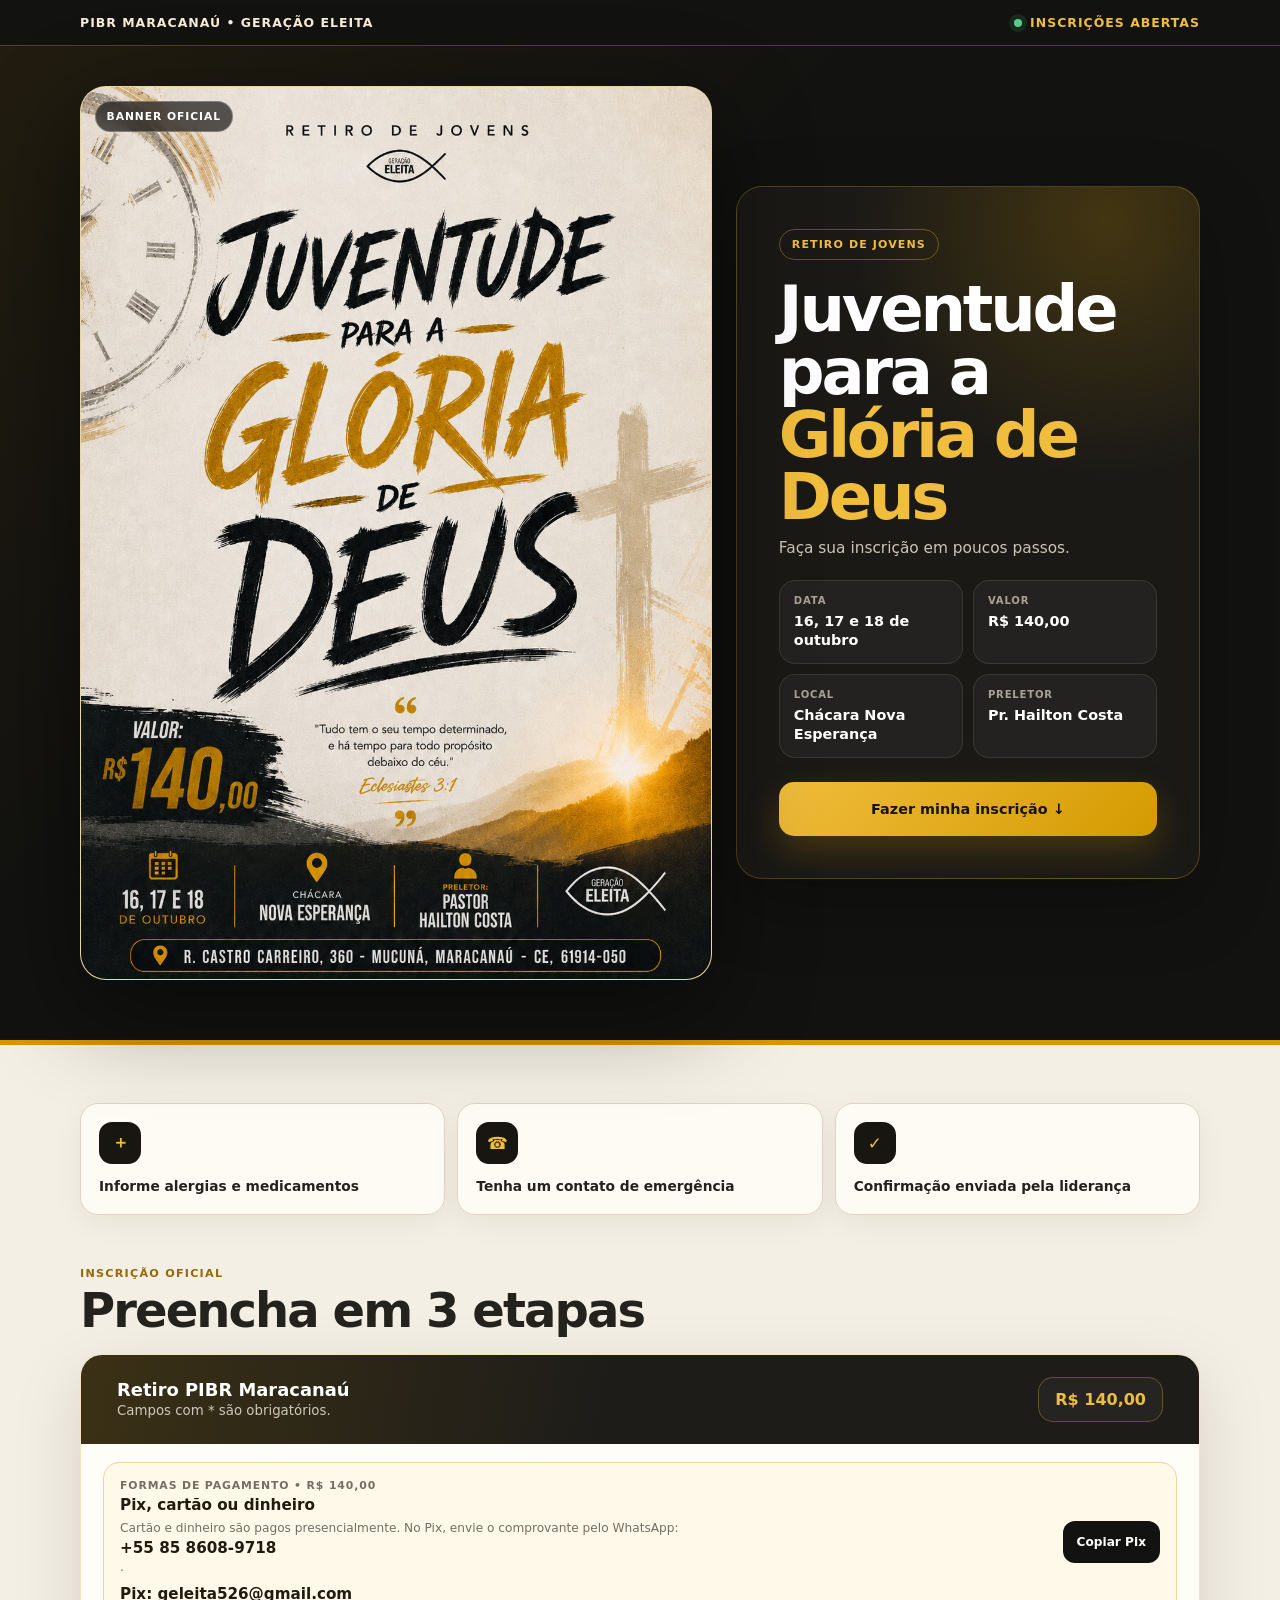
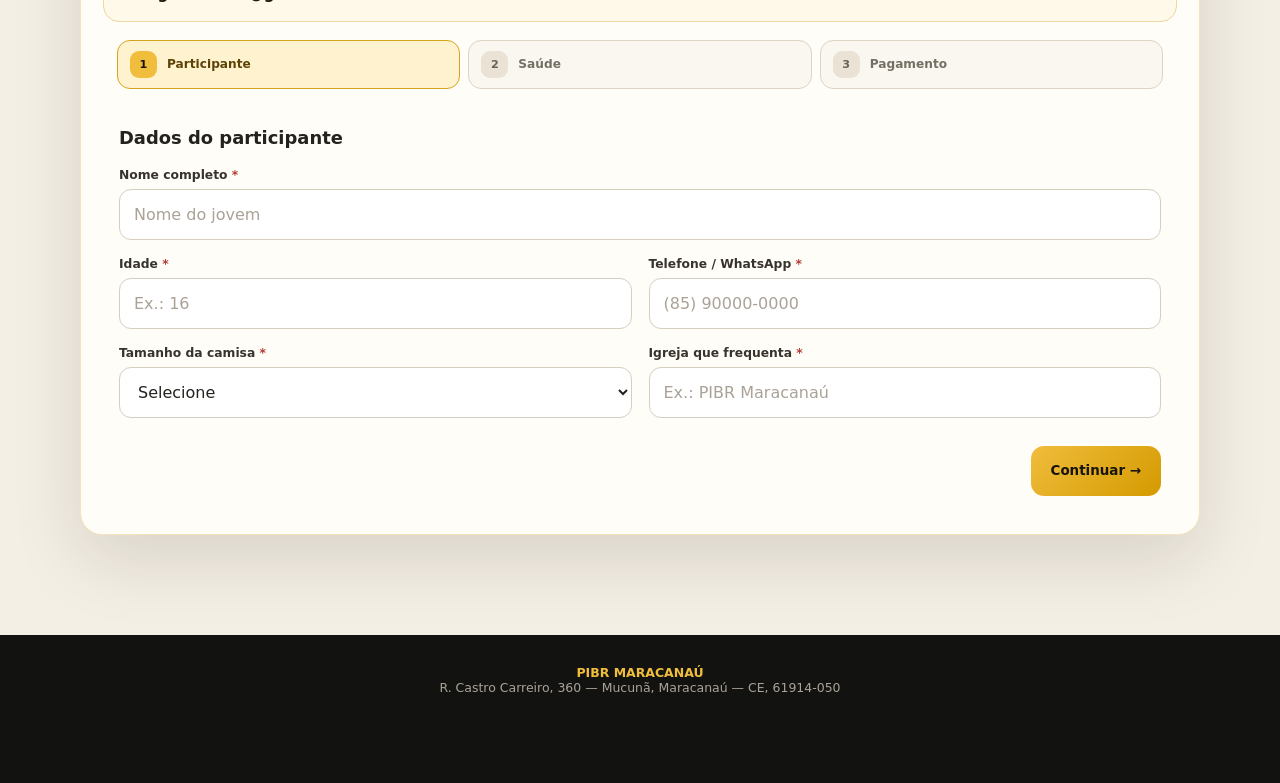
==== index.html @ c22dcdd0 "Update index.html" ====
<!DOCTYPE html>
<html lang="pt-BR">
<head>
  <meta charset="UTF-8">
  <meta name="viewport" content="width=device-width, initial-scale=1.0">
  <meta name="theme-color" content="#121210">
  <meta name="description" content="Inscrição oficial para o Retiro de Jovens da PIBR Maracanaú.">
  <title>Retiro de Jovens | PIBR Maracanaú</title>

  <style>
    :root {
      --preto: #121210;
      --preto-2: #1d1c19;
      --dourado: #d49a00;
      --dourado-claro: #f0bd3c;
      --creme: #f4efe4;
      --branco: #fffdf8;
      --texto: #24221d;
      --cinza: #746f65;
      --linha: #ddd4c3;
      --perigo: #b23b32;
      --sucesso: #27744d;
      --raio: 22px;
      --sombra: 0 24px 70px rgba(20, 18, 12, .13);
    }

    * { box-sizing: border-box; }
    html { scroll-behavior: smooth; }

    body {
      margin: 0;
      color: var(--texto);
      background:
        radial-gradient(circle at 10% 0, rgba(212, 154, 0, .16), transparent 24rem),
        var(--creme);
      font-family: Inter, ui-sans-serif, system-ui, -apple-system, BlinkMacSystemFont, "Segoe UI", sans-serif;
    }

    button, input, select, textarea { font: inherit; }
    button, a { -webkit-tap-highlight-color: transparent; }

    .container {
      width: min(1120px, calc(100% - 28px));
      margin-inline: auto;
    }

    .topo {
      min-height: 46px;
      display: flex;
      align-items: center;
      background: var(--preto);
      color: #f7edd8;
      border-bottom: 1px solid rgba(240, 189, 60, .28);
    }

    .topo .container {
      display: flex;
      justify-content: space-between;
      align-items: center;
      gap: 14px;
      font-size: .78rem;
      font-weight: 800;
      letter-spacing: .08em;
      text-transform: uppercase;
    }

    .status {
      display: inline-flex;
      align-items: center;
      gap: 8px;
      color: var(--dourado-claro);
    }

    .status::before {
      content: "";
      width: 8px;
      height: 8px;
      border-radius: 50%;
      background: #54ce86;
      box-shadow: 0 0 0 5px rgba(84, 206, 134, .12);
    }

    .hero {
      padding: 24px 0 44px;
      background:
        linear-gradient(135deg, rgba(212, 154, 0, .08), transparent 38%),
        var(--preto);
      border-bottom: 5px solid var(--dourado);
    }

    .hero-grid {
      display: grid;
      grid-template-columns: minmax(0, .98fr) minmax(330px, .72fr);
      gap: 24px;
      align-items: center;
    }

    .banner-frame {
      position: relative;
      max-width: 650px;
      margin-inline: auto;
      overflow: hidden;
      border: 1px solid rgba(240, 189, 60, .33);
      border-radius: 26px;
      background: #e9e0d0;
      box-shadow: 0 30px 100px rgba(0, 0, 0, .46);
    }

    .banner-frame::after {
      content: "Banner oficial";
      position: absolute;
      top: 14px;
      left: 14px;
      padding: 8px 11px;
      border: 1px solid rgba(255, 255, 255, .28);
      border-radius: 999px;
      color: #fff;
      background: rgba(13, 13, 12, .68);
      backdrop-filter: blur(9px);
      font-size: .67rem;
      font-weight: 900;
      letter-spacing: .09em;
      text-transform: uppercase;
    }

    .banner-frame img {
      width: 100%;
      height: auto;
      display: block;
    }

    .hero-card {
      padding: clamp(24px, 4vw, 42px);
      border: 1px solid rgba(240, 189, 60, .25);
      border-radius: 26px;
      color: #fff;
      background:
        radial-gradient(circle at 80% 5%, rgba(212, 154, 0, .22), transparent 16rem),
        #1a1916;
      box-shadow: 0 24px 70px rgba(0, 0, 0, .25);
    }

    .selo {
      display: inline-flex;
      padding: 8px 12px;
      border: 1px solid rgba(240, 189, 60, .35);
      border-radius: 999px;
      color: var(--dourado-claro);
      font-size: .69rem;
      font-weight: 900;
      letter-spacing: .1em;
      text-transform: uppercase;
    }

    .hero-card h1 {
      margin: 18px 0 10px;
      font-size: clamp(2.15rem, 5vw, 4.4rem);
      line-height: .98;
      letter-spacing: -.05em;
    }

    .hero-card h1 span { color: var(--dourado-claro); }

    .hero-card > p {
      margin: 0 0 23px;
      color: #ccc4b7;
      font-size: .96rem;
    }

    .resumo {
      display: grid;
      grid-template-columns: repeat(2, minmax(0, 1fr));
      gap: 10px;
      margin: 0 0 24px;
    }

    .resumo-item {
      min-height: 80px;
      padding: 14px;
      border: 1px solid rgba(255, 255, 255, .09);
      border-radius: 16px;
      background: rgba(255, 255, 255, .045);
    }

    .resumo-item small {
      display: block;
      margin-bottom: 5px;
      color: #a9a296;
      font-size: .63rem;
      font-weight: 900;
      letter-spacing: .08em;
      text-transform: uppercase;
    }

    .resumo-item strong {
      color: #fff;
      font-size: .9rem;
      line-height: 1.25;
    }

    .btn {
      min-height: 54px;
      width: 100%;
      display: inline-flex;
      justify-content: center;
      align-items: center;
      gap: 9px;
      border: 0;
      border-radius: 15px;
      padding: 0 20px;
      color: #17140e;
      background: linear-gradient(135deg, var(--dourado-claro), var(--dourado));
      box-shadow: 0 14px 35px rgba(212, 154, 0, .24);
      text-decoration: none;
      font-size: .9rem;
      font-weight: 900;
      cursor: pointer;
      transition: transform .2s ease, filter .2s ease;
    }

    .btn:hover { transform: translateY(-2px); filter: brightness(1.05); }

    main { padding: 58px 0 100px; }

    .atalhos {
      display: grid;
      grid-template-columns: repeat(3, minmax(0, 1fr));
      gap: 12px;
      margin-bottom: 52px;
    }

    .atalho {
      min-height: 112px;
      display: flex;
      flex-direction: column;
      justify-content: space-between;
      padding: 18px;
      border: 1px solid var(--linha);
      border-radius: 18px;
      background: rgba(255, 253, 248, .88);
      box-shadow: 0 8px 28px rgba(38, 31, 18, .06);
    }

    .atalho-icon {
      width: 42px;
      height: 42px;
      display: grid;
      place-items: center;
      border-radius: 13px;
      background: #171611;
      color: var(--dourado-claro);
      font-size: 1.05rem;
      font-weight: 900;
    }

    .atalho strong {
      margin-top: 13px;
      font-size: .86rem;
      line-height: 1.25;
    }

    .titulo-secao {
      margin-bottom: 20px;
    }

    .titulo-secao small {
      display: block;
      margin-bottom: 6px;
      color: #956a05;
      font-size: .7rem;
      font-weight: 900;
      letter-spacing: .11em;
      text-transform: uppercase;
    }

    .titulo-secao h2 {
      margin: 0;
      font-size: clamp(1.9rem, 4vw, 3rem);
      line-height: 1;
      letter-spacing: -.04em;
    }

    .form-card {
      overflow: hidden;
      border: 1px solid rgba(212, 154, 0, .25);
      border-radius: var(--raio);
      background: var(--branco);
      box-shadow: var(--sombra);
    }

    .form-head {
      display: flex;
      justify-content: space-between;
      align-items: center;
      gap: 20px;
      padding: 22px clamp(20px, 4vw, 36px);
      color: #fff;
      background:
        linear-gradient(100deg, rgba(212, 154, 0, .16), transparent 48%),
        var(--preto-2);
    }

    .form-head strong {
      display: block;
      font-size: 1.12rem;
    }

    .form-head small { color: #cfc7ba; }

    .pagamento-pix {
      margin: 18px 22px 0;
      padding: 16px;
      display: flex;
      align-items: center;
      justify-content: space-between;
      gap: 14px;
      border: 1px solid #ead7a1;
      border-radius: 16px;
      background: #fff9e9;
    }

    .pagamento-pix small {
      display: block;
      margin-bottom: 4px;
      color: var(--cinza);
      font-size: .68rem;
      font-weight: 900;
      letter-spacing: .08em;
      text-transform: uppercase;
    }

    .pagamento-pix strong {
      display: block;
      color: #211b0f;
      font-size: .95rem;
      overflow-wrap: anywhere;
    }

    .pagamento-pix p {
      margin: 6px 0 0;
      color: var(--cinza);
      font-size: .76rem;
      line-height: 1.45;
    }

    .pagamento-condicional {
      padding: 16px;
      border: 1px solid #ead7a1;
      border-radius: 14px;
      background: #fff9e9;
    }

    .pagamento-condicional .chave-pix-form {
      display: flex;
      flex-wrap: wrap;
      align-items: center;
      justify-content: space-between;
      gap: 10px;
      margin-bottom: 16px;
      padding-bottom: 14px;
      border-bottom: 1px solid #eadfbe;
    }

    .pagamento-condicional .chave-pix-form span {
      color: var(--cinza);
      font-size: .72rem;
      font-weight: 850;
    }

    .pagamento-condicional .chave-pix-form strong {
      display: block;
      margin-top: 3px;
      color: #211b0f;
      font-size: .92rem;
      overflow-wrap: anywhere;
    }

    .arquivo-ajuda {
      display: block;
      margin-top: 7px;
      color: var(--cinza);
      font-size: .7rem;
      line-height: 1.4;
    }

    .nota-pagamento {
      padding: 14px 15px;
      border: 1px solid #d8d0c2;
      border-radius: 13px;
      color: #4b463e;
      background: #f5f1e9;
      font-size: .77rem;
      font-weight: 750;
      line-height: 1.5;
    }

    input[type="file"] {
      padding: 10px;
      background: #fff;
    }

    input[type="file"]::file-selector-button {
      min-height: 36px;
      margin-right: 10px;
      padding: 0 12px;
      border: 0;
      border-radius: 9px;
      color: #fff;
      background: var(--preto);
      font-weight: 850;
      cursor: pointer;
    }

    .copiar-pix {
      flex: 0 0 auto;
      min-height: 42px;
      padding: 0 14px;
      border: 0;
      border-radius: 12px;
      color: #fff;
      background: var(--preto);
      font-size: .76rem;
      font-weight: 900;
      cursor: pointer;
    }

    .copiar-pix:active { transform: scale(.98); }

    .valor {
      flex: 0 0 auto;
      padding: 12px 16px;
      border: 1px solid rgba(240, 189, 60, .3);
      border-radius: 15px;
      color: var(--dourado-claro);
      background: rgba(255, 255, 255, .04);
      font-weight: 900;
    }

    .etapas {
      display: grid;
      grid-template-columns: repeat(3, 1fr);
      gap: 8px;
      padding: 18px clamp(18px, 4vw, 36px) 0;
    }

    .etapa-indicador {
      min-height: 48px;
      display: flex;
      align-items: center;
      gap: 10px;
      padding: 10px 12px;
      border: 1px solid var(--linha);
      border-radius: 13px;
      color: var(--cinza);
      background: #faf7f0;
      font-size: .76rem;
      font-weight: 800;
    }

    .etapa-indicador span {
      flex: 0 0 27px;
      width: 27px;
      height: 27px;
      display: grid;
      place-items: center;
      border-radius: 9px;
      background: #e9e2d5;
      color: #696258;
      font-size: .7rem;
    }

    .etapa-indicador.ativa {
      border-color: #d6a31f;
      color: #5d4207;
      background: #fff3cf;
    }

    .etapa-indicador.ativa span,
    .etapa-indicador.concluida span {
      color: #18140c;
      background: var(--dourado-claro);
    }

    form { padding: clamp(22px, 4vw, 38px); }

    .passo { display: none; }
    .passo.ativo { display: block; animation: aparecer .25s ease; }

    @keyframes aparecer {
      from { opacity: 0; transform: translateY(6px); }
      to { opacity: 1; transform: translateY(0); }
    }

    .passo-titulo {
      margin: 0 0 20px;
      font-size: 1.12rem;
    }

    .grid-form {
      display: grid;
      grid-template-columns: repeat(2, minmax(0, 1fr));
      gap: 17px;
    }

    .campo { min-width: 0; }
    .campo.largo { grid-column: 1 / -1; }

    label,
    .rotulo {
      display: block;
      margin-bottom: 7px;
      color: #37332c;
      font-size: .77rem;
      font-weight: 850;
    }

    .obrigatorio::after { content: " *"; color: var(--perigo); }

    input,
    select,
    textarea {
      width: 100%;
      min-height: 51px;
      padding: 13px 14px;
      border: 1px solid #d6cebf;
      border-radius: 12px;
      outline: none;
      color: var(--texto);
      background: #fff;
      transition: border-color .18s ease, box-shadow .18s ease;
    }

    textarea { min-height: 102px; resize: vertical; }

    input:focus,
    select:focus,
    textarea:focus {
      border-color: var(--dourado);
      box-shadow: 0 0 0 4px rgba(212, 154, 0, .13);
    }

    input::placeholder,
    textarea::placeholder { color: #aaa297; }

    .opcoes {
      display: flex;
      flex-wrap: wrap;
      gap: 9px;
    }

    .opcao { position: relative; }
    .opcao input { position: absolute; opacity: 0; pointer-events: none; }

    .opcao label {
      min-width: 92px;
      min-height: 44px;
      display: inline-flex;
      align-items: center;
      justify-content: center;
      margin: 0;
      padding: 0 15px;
      border: 1px solid #d6cebf;
      border-radius: 999px;
      background: #fff;
      cursor: pointer;
    }

    .opcao input:checked + label {
      border-color: #b98500;
      color: #5f4300;
      background: #fff0c2;
      box-shadow: 0 0 0 3px rgba(212, 154, 0, .11);
    }

    .condicional { display: none; }
    .condicional.visivel { display: block; }
    .check.condicional.visivel { display: grid; }

    .aviso-menor {
      display: none;
      grid-column: 1 / -1;
      padding: 13px 14px;
      border: 1px solid #e3c36d;
      border-radius: 12px;
      color: #684a09;
      background: #fff5d7;
      font-size: .76rem;
      font-weight: 800;
    }

    .aviso-menor.visivel { display: block; }

    .check {
      display: grid;
      grid-template-columns: 21px 1fr;
      gap: 10px;
      align-items: start;
      padding: 14px;
      border: 1px solid var(--linha);
      border-radius: 13px;
      background: #faf7f0;
    }

    .check input {
      width: 19px;
      min-height: 19px;
      margin: 2px 0 0;
      accent-color: var(--dourado);
    }

    .check label { margin: 0; font-weight: 650; line-height: 1.45; }

    .acoes {
      display: flex;
      justify-content: space-between;
      gap: 12px;
      margin-top: 28px;
    }

    .botao {
      min-height: 50px;
      display: inline-flex;
      justify-content: center;
      align-items: center;
      gap: 8px;
      padding: 0 20px;
      border: 0;
      border-radius: 13px;
      font-size: .84rem;
      font-weight: 900;
      cursor: pointer;
    }

    .botao-voltar {
      color: #3c3730;
      background: #eee8dc;
    }

    .botao-avancar,
    .botao-enviar {
      margin-left: auto;
      color: #17140e;
      background: linear-gradient(135deg, var(--dourado-claro), var(--dourado));
    }

    .botao[hidden] { display: none; }

    .rodape {
      padding: 30px 14px 88px;
      text-align: center;
      color: #aaa296;
      background: var(--preto);
      font-size: .78rem;
    }

    .rodape strong { color: var(--dourado-claro); }

    .cta-mobile {
      display: none;
      position: fixed;
      right: 14px;
      bottom: 14px;
      left: 14px;
      z-index: 30;
      min-height: 54px;
      justify-content: center;
      align-items: center;
      border-radius: 16px;
      color: #17140e;
      background: linear-gradient(135deg, var(--dourado-claro), var(--dourado));
      box-shadow: 0 18px 45px rgba(0, 0, 0, .33);
      text-decoration: none;
      font-size: .86rem;
      font-weight: 900;
    }

    .mensagem-status {
      display: none;
      margin-top: 18px;
      padding: 14px;
      border-radius: 12px;
      font-size: .82rem;
      font-weight: 800;
    }

    .mensagem-status.erro {
      display: block;
      border: 1px solid #e3aca8;
      color: #7e2b25;
      background: #fff0ef;
    }

    @media (max-width: 900px) {
      .hero-grid { grid-template-columns: 1fr; }
      .hero-card { max-width: 650px; width: 100%; margin-inline: auto; }
      .atalhos { grid-template-columns: repeat(2, 1fr); }
    }

    @media (max-width: 650px) {
      .topo .container { font-size: .68rem; }
      .topo .container span:first-child { max-width: 58%; }
      .hero { padding-top: 14px; }
      .hero-grid { gap: 15px; }
      .banner-frame, .hero-card { border-radius: 19px; }
      .hero-card { padding: 22px 18px; }
      .hero-card h1 { font-size: 2.35rem; }
      .hero-card > p { font-size: .86rem; }
      .resumo-item { min-height: 74px; padding: 12px; }
      main { padding: 40px 0 86px; }
      .atalhos { gap: 9px; margin-bottom: 40px; }
      .atalho { min-height: 100px; padding: 14px; }
      .etapas { gap: 6px; padding-inline: 14px; }
      .etapa-indicador { justify-content: center; padding: 9px; }
      .etapa-indicador b { display: none; }
      .grid-form { grid-template-columns: 1fr; }
      .campo.largo { grid-column: auto; }
      form { padding: 21px 16px 24px; }
      .form-head { padding: 18px 16px; }
      .form-head small { display: none; }
      .valor { padding: 10px 12px; font-size: .83rem; }
      .pagamento-pix { margin: 14px 14px 0; align-items: flex-start; }
      .copiar-pix { min-height: 40px; }
      .acoes { position: sticky; bottom: 74px; z-index: 5; padding-top: 10px; background: linear-gradient(transparent, var(--branco) 28%); }
      .cta-mobile { display: flex; }
      .rodape { padding-bottom: 95px; }
    }

    @media (max-width: 390px) {
      .resumo { grid-template-columns: 1fr; }
      .atalhos { grid-template-columns: 1fr; }
      .atalho { min-height: 82px; flex-direction: row; justify-content: flex-start; align-items: center; gap: 13px; }
      .atalho strong { margin-top: 0; }
    }
  </style>
</head>
<body>
  <header class="topo">
    <div class="container">
      <span>PIBR Maracanaú • Geração Eleita</span>
      <span class="status">Inscrições abertas</span>
    </div>
  </header>

  <section class="hero">
    <div class="container hero-grid">
      <figure class="banner-frame">
        <img src="banner-retiro.jpg" alt="Banner oficial do Retiro de Jovens: Juventude para a Glória de Deus" loading="eager" fetchpriority="high">
      </figure>

      <div class="hero-card">
        <span class="selo">Retiro de jovens</span>
        <h1>Juventude para a <span>Glória de Deus</span></h1>
        <p>Faça sua inscrição em poucos passos.</p>

        <div class="resumo" aria-label="Resumo do evento">
          <div class="resumo-item"><small>Data</small><strong>16, 17 e 18 de outubro</strong></div>
          <div class="resumo-item"><small>Valor</small><strong>R$ 140,00</strong></div>
          <div class="resumo-item"><small>Local</small><strong>Chácara Nova Esperança</strong></div>
          <div class="resumo-item"><small>Preletor</small><strong>Pr. Hailton Costa</strong></div>
        </div>

        <a class="btn" href="#inscricao">Fazer minha inscrição ↓</a>
      </div>
    </div>
  </section>

  <main>
    <div class="container">
      <section class="atalhos" aria-label="Informações importantes">
        <article class="atalho"><span class="atalho-icon">＋</span><strong>Informe alergias e medicamentos</strong></article>
        <article class="atalho"><span class="atalho-icon">☎</span><strong>Tenha um contato de emergência</strong></article>
        <article class="atalho"><span class="atalho-icon">✓</span><strong>Confirmação enviada pela liderança</strong></article>
      </section>

      <section id="inscricao">
        <header class="titulo-secao">
          <small>Inscrição oficial</small>
          <h2>Preencha em 3 etapas</h2>
        </header>

        <div class="form-card">
          <div class="form-head">
            <div>
              <strong>Retiro PIBR Maracanaú</strong>
              <small>Campos com * são obrigatórios.</small>
            </div>
            <div class="valor">R$ 140,00</div>
          </div>

          <div class="pagamento-pix" aria-label="Formas de pagamento">
            <div>
              <small>Formas de pagamento • R$ 140,00</small>
              <strong>Pix, cartão ou dinheiro</strong>
              <p>Cartão e dinheiro são pagos presencialmente. No Pix, envie o comprovante pelo WhatsApp: <strong>+55 85 8608-9718</strong>.</p>
              <p><strong id="chave-pix">Pix: geleita526@gmail.com</strong></p>
            </div>
            <button class="copiar-pix" id="copiar-pix" type="button">Copiar Pix</button>
          </div>

          <div class="etapas" aria-label="Progresso da inscrição">
            <div class="etapa-indicador ativa" data-indicador="0"><span>1</span><b>Participante</b></div>
            <div class="etapa-indicador" data-indicador="1"><span>2</span><b>Saúde</b></div>
            <div class="etapa-indicador" data-indicador="2"><span>3</span><b>Pagamento</b></div>
          </div>

          <!-- Troque SEU_CODIGO pelo código do seu formulário no Formspree. -->
          <form id="formulario-retiro" action="https://formspree.io/f/xnpanzwb" method="POST">
            <input type="hidden" name="evento" value="Retiro de Jovens - PIBR Maracanaú">
            <input type="hidden" name="chave_pix" value="geleita526@gmail.com">
            <input type="hidden" name="valor_inscricao" value="R$ 140,00">
            <input type="hidden" name="envio_comprovante" value="WhatsApp: +55 85 8608-9718">

            <section class="passo ativo" data-passo="0">
              <h3 class="passo-titulo">Dados do participante</h3>
              <div class="grid-form">
                <div class="campo largo">
                  <label class="obrigatorio" for="nome">Nome completo</label>
                  <input id="nome" name="nome_completo" type="text" autocomplete="name" placeholder="Nome do jovem" required>
                </div>

                <div class="campo">
                  <label class="obrigatorio" for="idade">Idade</label>
                  <input id="idade" name="idade" type="number" min="10" max="99" inputmode="numeric" placeholder="Ex.: 16" required>
                </div>

                <div class="campo">
                  <label class="obrigatorio" for="telefone">Telefone / WhatsApp</label>
                  <input id="telefone" name="telefone_participante" type="tel" autocomplete="tel" inputmode="tel" placeholder="(85) 90000-0000" required>
                </div>

                <div class="campo">
                  <label class="obrigatorio" for="camisa">Tamanho da camisa</label>
                  <select id="camisa" name="tamanho_camisa" required>
                    <option value="">Selecione</option>
                    <option>PP</option><option>P</option><option>M</option><option>G</option><option>GG</option><option>EXG</option>
                  </select>
                </div>

                <div class="campo">
                  <label class="obrigatorio" for="igreja">Igreja que frequenta</label>
                  <input id="igreja" name="igreja" type="text" placeholder="Ex.: PIBR Maracanaú" required>
                </div>

                <div id="aviso-menor" class="aviso-menor">Participante menor de 18 anos: o pai, a mãe ou o responsável legal deverá preencher os dados e confirmar a autorização na etapa 3.</div>
              </div>
            </section>

            <section class="passo" data-passo="1">
              <h3 class="passo-titulo">Saúde e cuidados</h3>
              <div class="grid-form">
                <div class="campo largo">
                  <span class="rotulo obrigatorio">Possui alergia ou restrição alimentar?</span>
                  <div class="opcoes">
                    <div class="opcao"><input id="alergia-nao" type="radio" name="possui_alergia" value="Não" required><label for="alergia-nao">Não</label></div>
                    <div class="opcao"><input id="alergia-sim" type="radio" name="possui_alergia" value="Sim"><label for="alergia-sim">Sim</label></div>
                  </div>
                </div>

                <div id="detalhes-alergia" class="campo largo condicional">
                  <label class="obrigatorio" for="alergias">Qual alergia ou restrição?</label>
                  <textarea id="alergias" name="alergias_restricoes" placeholder="Informe o alimento, reação e cuidados necessários."></textarea>
                </div>

                <div class="campo largo">
                  <span class="rotulo obrigatorio">Usa medicamento contínuo?</span>
                  <div class="opcoes">
                    <div class="opcao"><input id="medicamento-nao" type="radio" name="usa_medicamento" value="Não" required><label for="medicamento-nao">Não</label></div>
                    <div class="opcao"><input id="medicamento-sim" type="radio" name="usa_medicamento" value="Sim"><label for="medicamento-sim">Sim</label></div>
                  </div>
                </div>

                <div id="detalhes-medicamento" class="campo largo condicional">
                  <label class="obrigatorio" for="medicamentos">Medicamento e orientações</label>
                  <textarea id="medicamentos" name="medicamentos_orientacoes" placeholder="Nome, horário e cuidados necessários."></textarea>
                </div>

                <div class="campo largo">
                  <label for="observacoes">Outra condição de saúde importante</label>
                  <textarea id="observacoes" name="condicoes_saude" placeholder="Deixe em branco quando não houver."></textarea>
                </div>
              </div>
            </section>

            <section class="passo" data-passo="2">
              <h3 class="passo-titulo">Responsável, pagamento e confirmação</h3>
              <div class="grid-form">
                <div class="campo largo">
                  <label id="label-responsavel" for="responsavel">Nome do pai, mãe ou responsável</label>
                  <input id="responsavel" name="nome_responsavel" type="text" autocomplete="name" placeholder="Nome completo">
                </div>

                <div class="campo">
                  <label id="label-parentesco" for="parentesco">Parentesco</label>
                  <select id="parentesco" name="parentesco">
                    <option value="">Selecione</option>
                    <option>Pai</option><option>Mãe</option><option>Avô/Avó</option><option>Tio/Tia</option><option>Irmão/Irmã</option><option>Outro responsável</option>
                  </select>
                </div>

                <div class="campo">
                  <label id="label-telefone-responsavel" for="telefone-responsavel">Telefone do responsável</label>
                  <input id="telefone-responsavel" name="telefone_responsavel" type="tel" autocomplete="tel" inputmode="tel" placeholder="(85) 90000-0000">
                </div>

                <div class="campo largo">
                  <label class="obrigatorio" for="emergencia">Contato de emergência</label>
                  <input id="emergencia" name="contato_emergencia" type="tel" inputmode="tel" placeholder="(85) 90000-0000" required>
                </div>

                <div class="campo largo">
                  <span class="rotulo obrigatorio">Forma de pagamento</span>
                  <div class="opcoes" role="radiogroup" aria-label="Forma de pagamento">
                    <div class="opcao"><input id="pagamento-pix" type="radio" name="forma_pagamento" value="Pix" required><label for="pagamento-pix">Pix</label></div>
                    <div class="opcao"><input id="pagamento-cartao" type="radio" name="forma_pagamento" value="Cartão presencial"><label for="pagamento-cartao">Cartão</label></div>
                    <div class="opcao"><input id="pagamento-dinheiro" type="radio" name="forma_pagamento" value="Dinheiro presencial"><label for="pagamento-dinheiro">Dinheiro</label></div>
                  </div>
                </div>

                <div id="dados-pix" class="campo largo condicional pagamento-condicional">
                  <div class="chave-pix-form">
                    <div>
                      <span>Chave Pix</span>
                      <strong>geleita526@gmail.com</strong>
                    </div>
                    <span>Valor: <strong>R$ 140,00</strong></span>
                  </div>
                  <span class="rotulo">Comprovante do Pix</span>
                  <a class="btn" href="https://wa.me/558586089718?text=Ol%C3%A1%2C%20estou%20enviando%20o%20comprovante%20do%20Pix%20da%20inscri%C3%A7%C3%A3o%20do%20Retiro%20de%20Jovens%20da%20PIBR%20Maracana%C3%BA." target="_blank" rel="noopener noreferrer">Enviar comprovante pelo WhatsApp</a>
                  <small class="arquivo-ajuda">Depois de fazer o Pix, envie a imagem do comprovante para <strong>+55 85 8608-9718</strong>. O comprovante não será anexado neste formulário.</small>
                </div>

                <div id="aviso-pagamento-presencial" class="campo largo condicional nota-pagamento">
                  O pagamento de <strong>R$ 140,00</strong> será realizado presencialmente com cartão ou dinheiro.
                </div>

                <div id="autorizacao-menor-bloco" class="campo largo check condicional">
                  <input id="autorizacao-menor" name="autorizacao_menor" type="checkbox" value="Autorizado pelo responsável legal">
                  <label class="obrigatorio" for="autorizacao-menor"><strong>Autorização para menor de idade:</strong> Eu, na condição de pai, mãe ou responsável legal, autorizo o(a) menor inscrito(a) a participar do Retiro de Jovens da PIBR Maracanaú, nos dias 16, 17 e 18 de outubro.</label>
                </div>

                <div class="campo largo check">
                  <input id="consentimento" name="consentimento" type="checkbox" value="Concordo" required>
                  <label class="obrigatorio" for="consentimento">Confirmo que os dados estão corretos e autorizo a liderança da PIBR Maracanaú a entrar em contato sobre esta inscrição.</label>
                </div>
              </div>
            </section>

            <div class="acoes">
              <button id="voltar" class="botao botao-voltar" type="button" hidden>← Voltar</button>
              <button id="avancar" class="botao botao-avancar" type="button">Continuar →</button>
              <button id="enviar" class="botao botao-enviar" type="submit" hidden>Enviar inscrição ✓</button>
            </div>

            <div id="mensagem-status" class="mensagem-status" role="alert"></div>
          </form>
        </div>
      </section>
    </div>
  </main>

  <footer class="rodape">
    <strong>PIBR MARACANAÚ</strong><br>
    R. Castro Carreiro, 360 — Mucunã, Maracanaú — CE, 61914-050
  </footer>

  <a class="cta-mobile" href="#inscricao">Fazer inscrição</a>

  <script>
    const botaoCopiarPix = document.getElementById('copiar-pix');
    const chavePix = 'geleita526@gmail.com';

    botaoCopiarPix.addEventListener('click', async () => {
      try {
        await navigator.clipboard.writeText(chavePix);
        botaoCopiarPix.textContent = 'Pix copiado ✓';
      } catch (erro) {
        const campoTemporario = document.createElement('textarea');
        campoTemporario.value = chavePix;
        document.body.appendChild(campoTemporario);
        campoTemporario.select();
        document.execCommand('copy');
        campoTemporario.remove();
        botaoCopiarPix.textContent = 'Pix copiado ✓';
      }
      setTimeout(() => botaoCopiarPix.textContent = 'Copiar Pix', 2200);
    });

    const formulario = document.getElementById('formulario-retiro');
    const passos = [...document.querySelectorAll('.passo')];
    const indicadores = [...document.querySelectorAll('.etapa-indicador')];
    const botaoVoltar = document.getElementById('voltar');
    const botaoAvancar = document.getElementById('avancar');
    const botaoEnviar = document.getElementById('enviar');
    const mensagemStatus = document.getElementById('mensagem-status');
    let passoAtual = 0;

    function mostrarPasso(indice) {
      passoAtual = indice;
      passos.forEach((passo, i) => passo.classList.toggle('ativo', i === indice));
      indicadores.forEach((item, i) => {
        item.classList.toggle('ativa', i === indice);
        item.classList.toggle('concluida', i < indice);
      });
      botaoVoltar.hidden = indice === 0;
      botaoAvancar.hidden = indice === passos.length - 1;
      botaoEnviar.hidden = indice !== passos.length - 1;
      mensagemStatus.className = 'mensagem-status';
      mensagemStatus.textContent = '';
      document.querySelector('.form-card').scrollIntoView({ behavior: 'smooth', block: 'start' });
    }

    function validarPassoAtual() {
      const campos = [...passos[passoAtual].querySelectorAll('input, select, textarea')]
        .filter(campo => !campo.disabled && campo.offsetParent !== null);

      for (const campo of campos) {
        if (!campo.checkValidity()) {
          campo.reportValidity();
          campo.focus();
          return false;
        }
      }
      return true;
    }

    botaoAvancar.addEventListener('click', () => {
      if (validarPassoAtual()) mostrarPasso(Math.min(passoAtual + 1, passos.length - 1));
    });

    botaoVoltar.addEventListener('click', () => mostrarPasso(Math.max(passoAtual - 1, 0)));

    const idade = document.getElementById('idade');
    const avisoMenor = document.getElementById('aviso-menor');
    const responsavel = document.getElementById('responsavel');
    const parentesco = document.getElementById('parentesco');
    const telefoneResponsavel = document.getElementById('telefone-responsavel');
    const autorizacaoMenorBloco = document.getElementById('autorizacao-menor-bloco');
    const autorizacaoMenor = document.getElementById('autorizacao-menor');
    const rotulosResponsavel = [
      document.getElementById('label-responsavel'),
      document.getElementById('label-parentesco'),
      document.getElementById('label-telefone-responsavel')
    ];

    function atualizarResponsavel() {
      const menor = Number(idade.value) > 0 && Number(idade.value) < 18;
      avisoMenor.classList.toggle('visivel', menor);
      autorizacaoMenorBloco.classList.toggle('visivel', menor);
      autorizacaoMenor.required = menor;
      if (!menor) autorizacaoMenor.checked = false;
      [responsavel, parentesco, telefoneResponsavel].forEach(campo => campo.required = menor);
      rotulosResponsavel.forEach(rotulo => rotulo.classList.toggle('obrigatorio', menor));
    }

    idade.addEventListener('input', atualizarResponsavel);

    function controlarCondicional(nome, valorSim, blocoId, campoId) {
      const radios = [...document.querySelectorAll(`input[name="${nome}"]`)];
      const bloco = document.getElementById(blocoId);
      const campo = document.getElementById(campoId);

      radios.forEach(radio => radio.addEventListener('change', () => {
        const ativo = radio.checked && radio.value === valorSim;
        if (radio.checked) {
          bloco.classList.toggle('visivel', ativo);
          campo.required = ativo;
          if (!ativo) campo.value = '';
        }
      }));
    }

    controlarCondicional('possui_alergia', 'Sim', 'detalhes-alergia', 'alergias');
    controlarCondicional('usa_medicamento', 'Sim', 'detalhes-medicamento', 'medicamentos');

    const formasPagamento = [...document.querySelectorAll('input[name="forma_pagamento"]')];
    const dadosPix = document.getElementById('dados-pix');
    const avisoPagamentoPresencial = document.getElementById('aviso-pagamento-presencial');

    function atualizarPagamento() {
      const selecionado = document.querySelector('input[name="forma_pagamento"]:checked')?.value || '';
      const pagamentoPix = selecionado === 'Pix';
      const pagamentoPresencial = selecionado === 'Cartão presencial' || selecionado === 'Dinheiro presencial';

      dadosPix.classList.toggle('visivel', pagamentoPix);
      avisoPagamentoPresencial.classList.toggle('visivel', pagamentoPresencial);
    }

    formasPagamento.forEach(opcao => opcao.addEventListener('change', atualizarPagamento));

    function aplicarMascaraTelefone(campo) {
      campo.addEventListener('input', () => {
        let valor = campo.value.replace(/\D/g, '').slice(0, 11);
        if (valor.length > 10) {
          valor = valor.replace(/^(\d{2})(\d{5})(\d{0,4})$/, '($1) $2-$3');
        } else if (valor.length > 6) {
          valor = valor.replace(/^(\d{2})(\d{4})(\d{0,4})$/, '($1) $2-$3');
        } else if (valor.length > 2) {
          valor = valor.replace(/^(\d{2})(\d+)/, '($1) $2');
        } else if (valor.length) {
          valor = valor.replace(/^(\d{0,2})/, '($1');
        }
        campo.value = valor;
      });
    }

    ['telefone', 'telefone-responsavel', 'emergencia'].forEach(id => aplicarMascaraTelefone(document.getElementById(id)));

    formulario.addEventListener('submit', (evento) => {
      atualizarResponsavel();
      atualizarPagamento();
      if (!validarPassoAtual() || !formulario.checkValidity()) {
        evento.preventDefault();
        mensagemStatus.className = 'mensagem-status erro';
        mensagemStatus.textContent = 'Confira os campos obrigatórios antes de enviar.';
        formulario.reportValidity();
      }
    });
  </script>
</body>
</html>
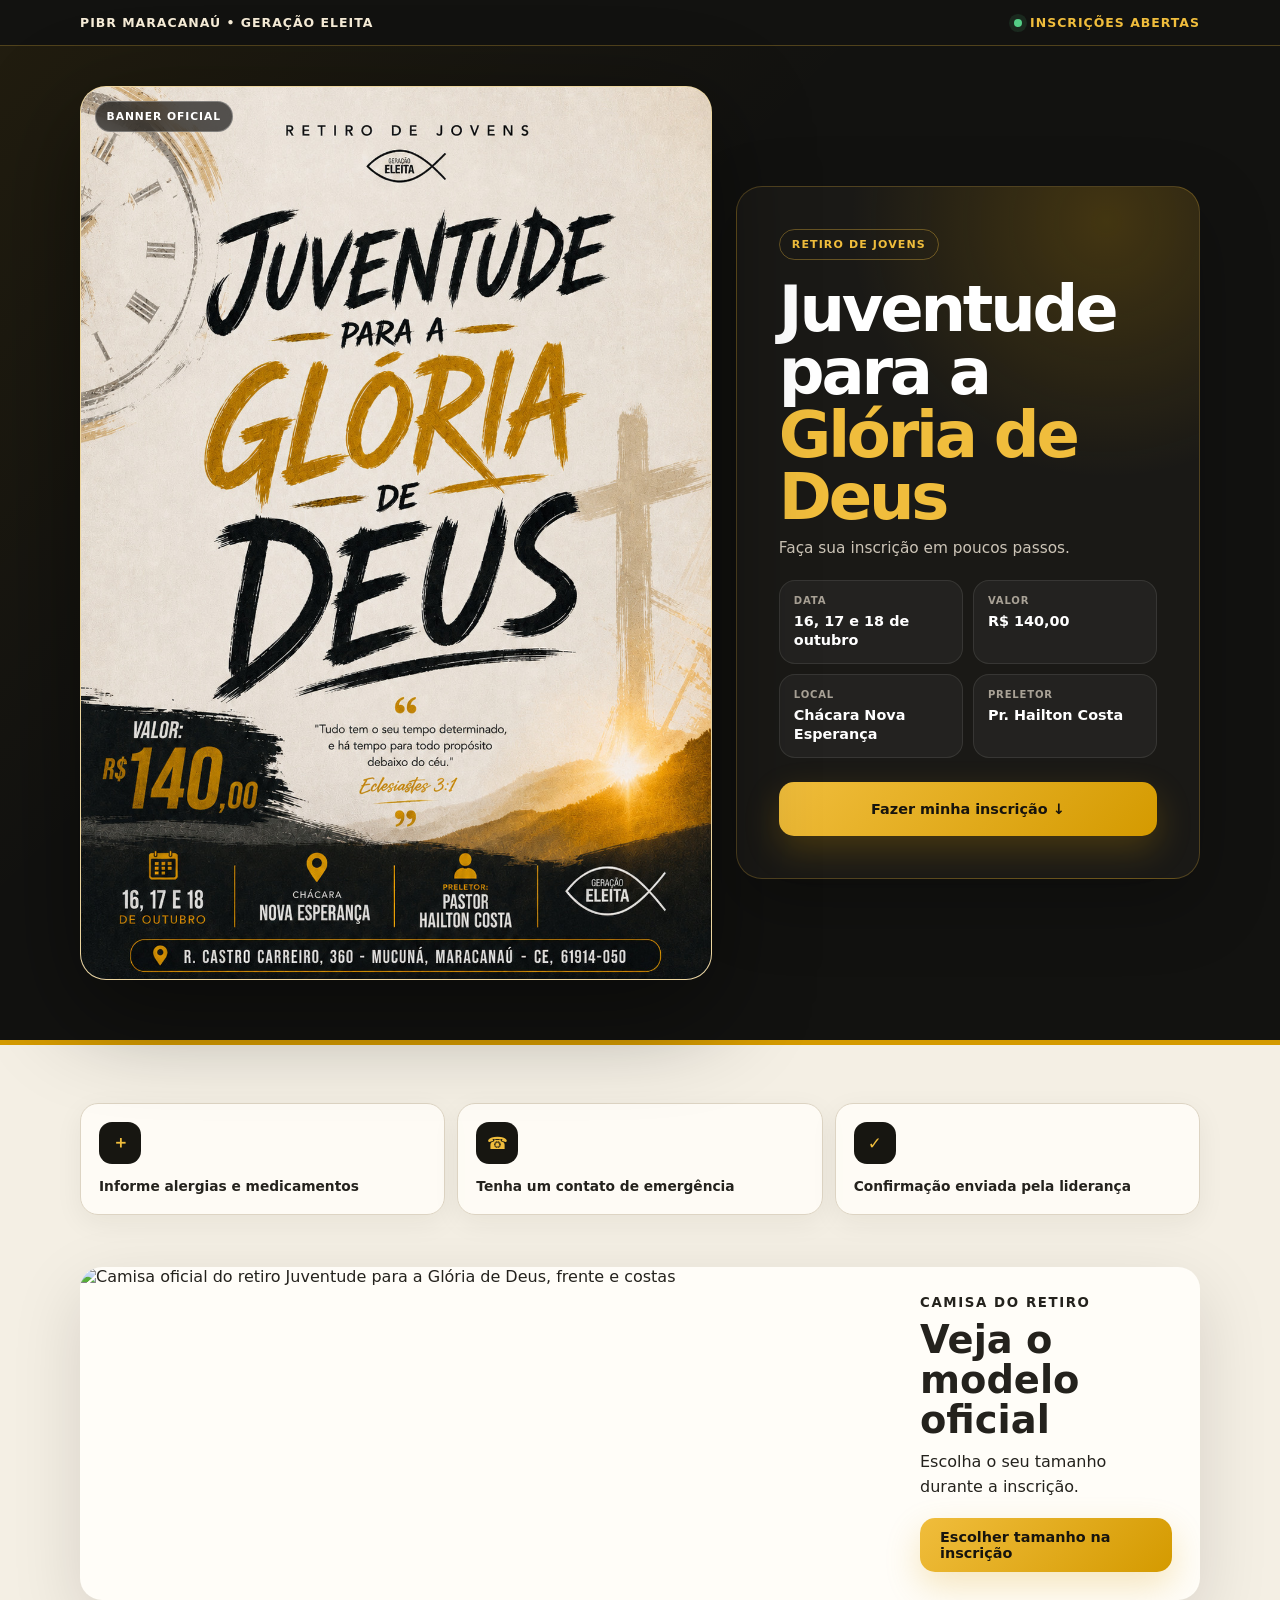
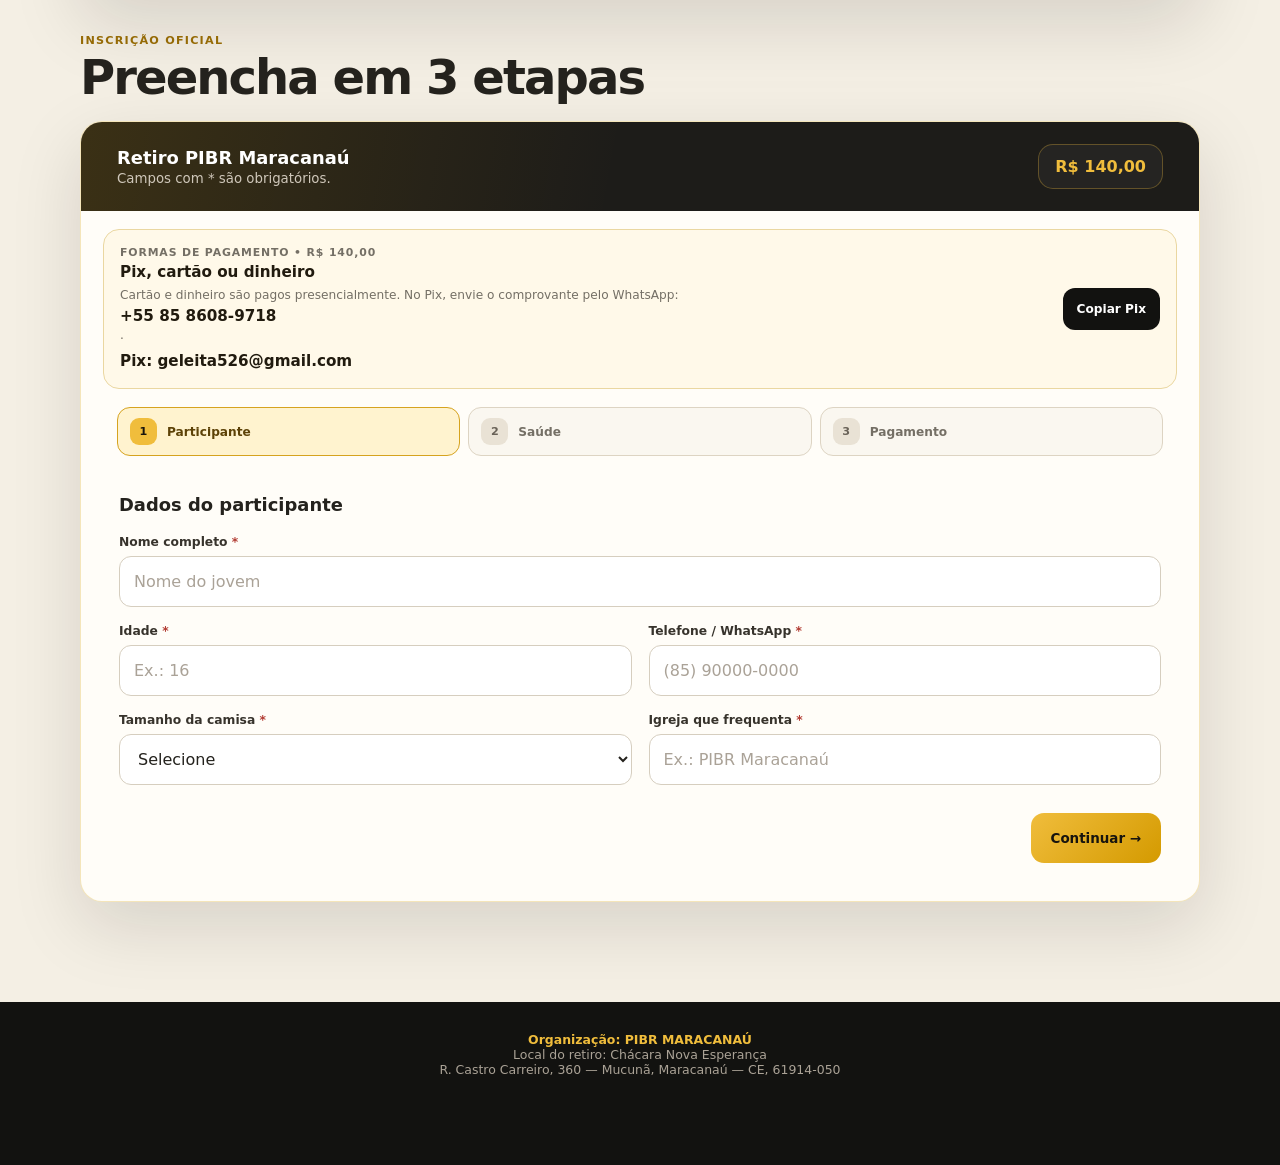
==== commit 62bf4d76: "Update index.html" ====
--- a/index.html
+++ b/index.html
@@ -689,6 +689,49 @@
       color: #7e2b25;
       background: #fff0ef;
     }
+
+
+    .camisa-preview {
+      margin: 26px 0 34px;
+      background: var(--branco);
+      border: 1px solid var(--borda);
+      border-radius: 22px;
+      overflow: hidden;
+      display: grid;
+      grid-template-columns: minmax(0, 1.45fr) minmax(240px, .55fr);
+      box-shadow: var(--sombra);
+    }
+    .camisa-preview img {
+      width: 100%;
+      height: 100%;
+      min-height: 330px;
+      object-fit: cover;
+      display: block;
+    }
+    .camisa-info {
+      padding: 28px;
+      display: flex;
+      flex-direction: column;
+      justify-content: center;
+      gap: 10px;
+    }
+    .camisa-info small {
+      text-transform: uppercase;
+      letter-spacing: .12em;
+      font-weight: 800;
+      color: var(--dourado-escuro);
+    }
+    .camisa-info h2 {
+      margin: 0;
+      font-size: clamp(1.6rem, 3vw, 2.4rem);
+      line-height: 1.05;
+    }
+    .camisa-info p {
+      margin: 0;
+      color: var(--texto-suave);
+      line-height: 1.55;
+    }
+    .camisa-info .btn { margin-top: 8px; }
 
     @media (max-width: 900px) {
       .hero-grid { grid-template-columns: 1fr; }
@@ -725,6 +768,13 @@
       .rodape { padding-bottom: 95px; }
     }
 
+
+    @media (max-width: 760px) {
+      .camisa-preview { grid-template-columns: 1fr; }
+      .camisa-preview img { min-height: 0; aspect-ratio: 4 / 3; }
+      .camisa-info { padding: 22px; }
+    }
+
     @media (max-width: 390px) {
       .resumo { grid-template-columns: 1fr; }
       .atalhos { grid-template-columns: 1fr; }
@@ -770,6 +820,17 @@
         <article class="atalho"><span class="atalho-icon">＋</span><strong>Informe alergias e medicamentos</strong></article>
         <article class="atalho"><span class="atalho-icon">☎</span><strong>Tenha um contato de emergência</strong></article>
         <article class="atalho"><span class="atalho-icon">✓</span><strong>Confirmação enviada pela liderança</strong></article>
+      </section>
+
+
+      <section class="camisa-preview" aria-label="Camisa oficial do retiro">
+        <img src="camisa-retiro.jpg" alt="Camisa oficial do retiro Juventude para a Glória de Deus, frente e costas" loading="lazy">
+        <div class="camisa-info">
+          <small>Camisa do retiro</small>
+          <h2>Veja o modelo oficial</h2>
+          <p>Escolha o seu tamanho durante a inscrição.</p>
+          <a class="btn" href="#inscricao">Escolher tamanho na inscrição</a>
+        </div>
       </section>
 
       <section id="inscricao">
@@ -959,7 +1020,8 @@
   </main>
 
   <footer class="rodape">
-    <strong>PIBR MARACANAÚ</strong><br>
+    <strong>Organização: PIBR MARACANAÚ</strong><br>
+    <span>Local do retiro: Chácara Nova Esperança</span><br>
     R. Castro Carreiro, 360 — Mucunã, Maracanaú — CE, 61914-050
   </footer>
 
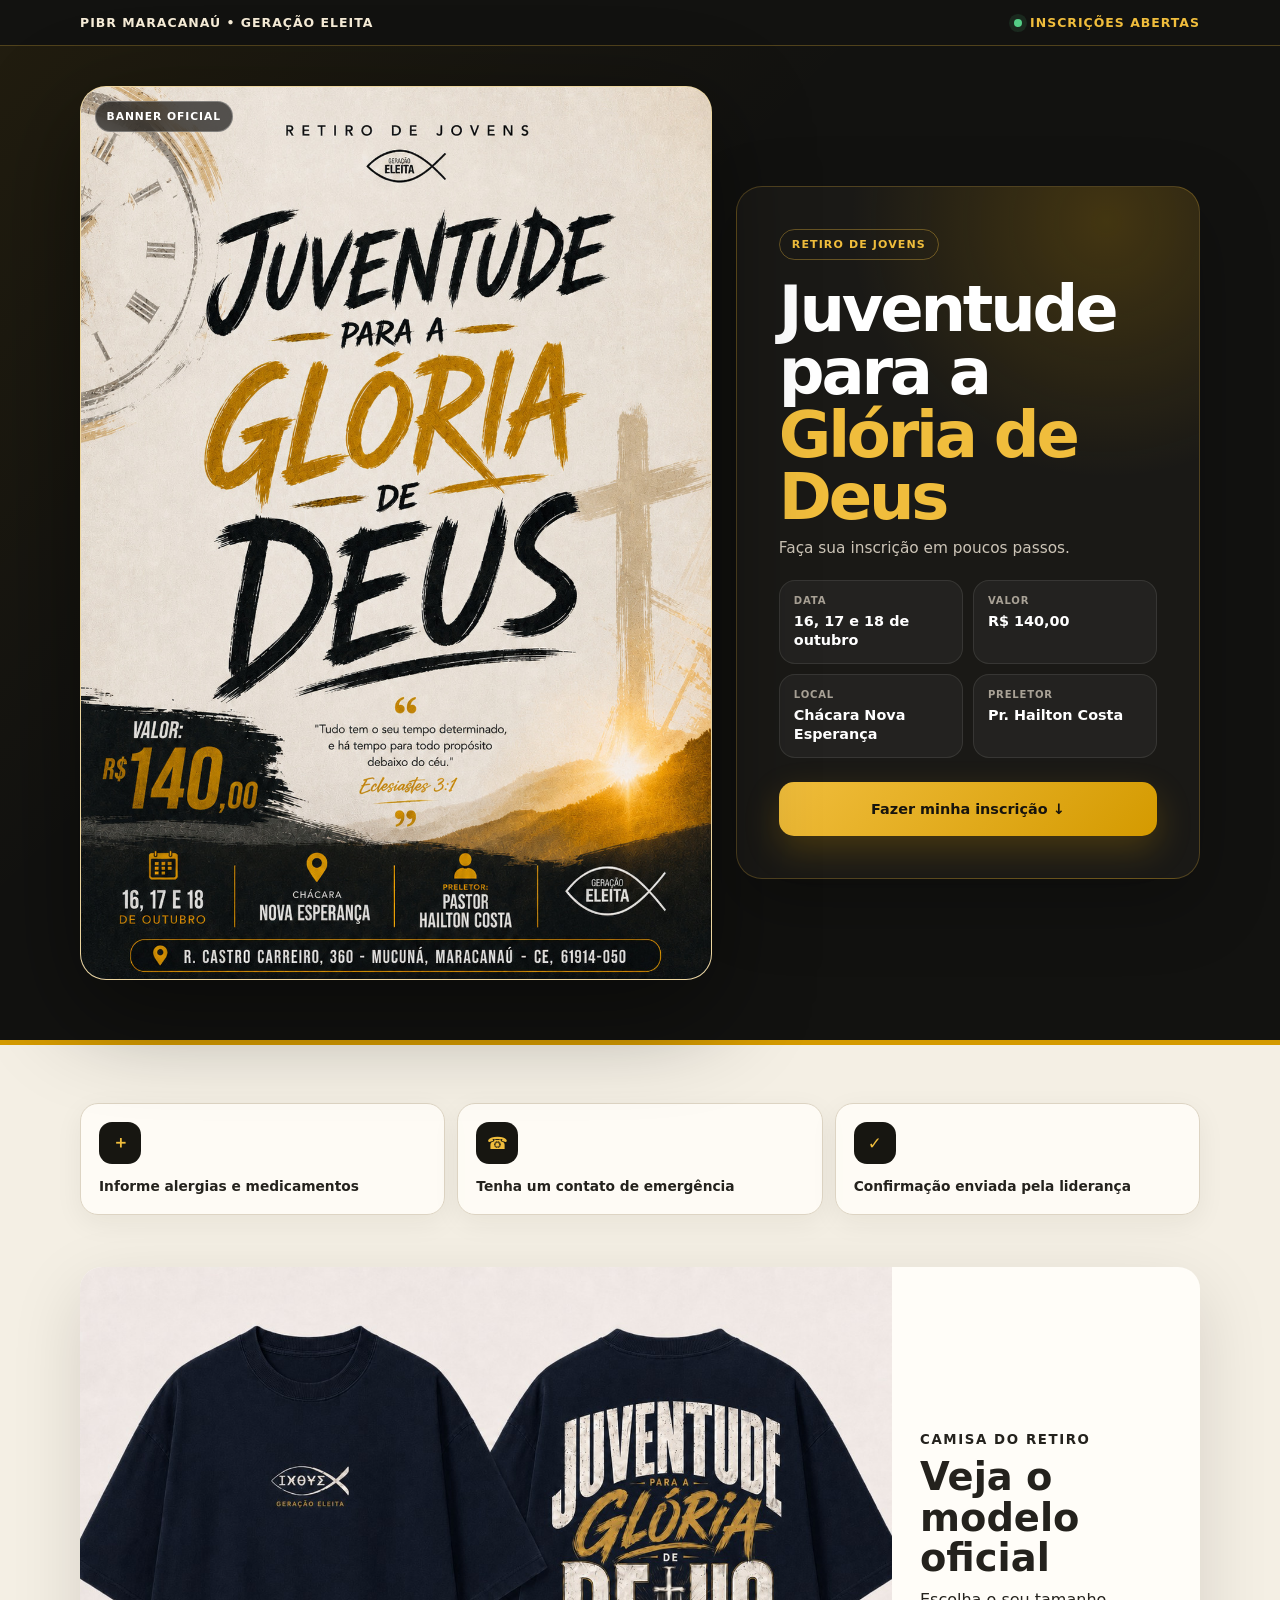
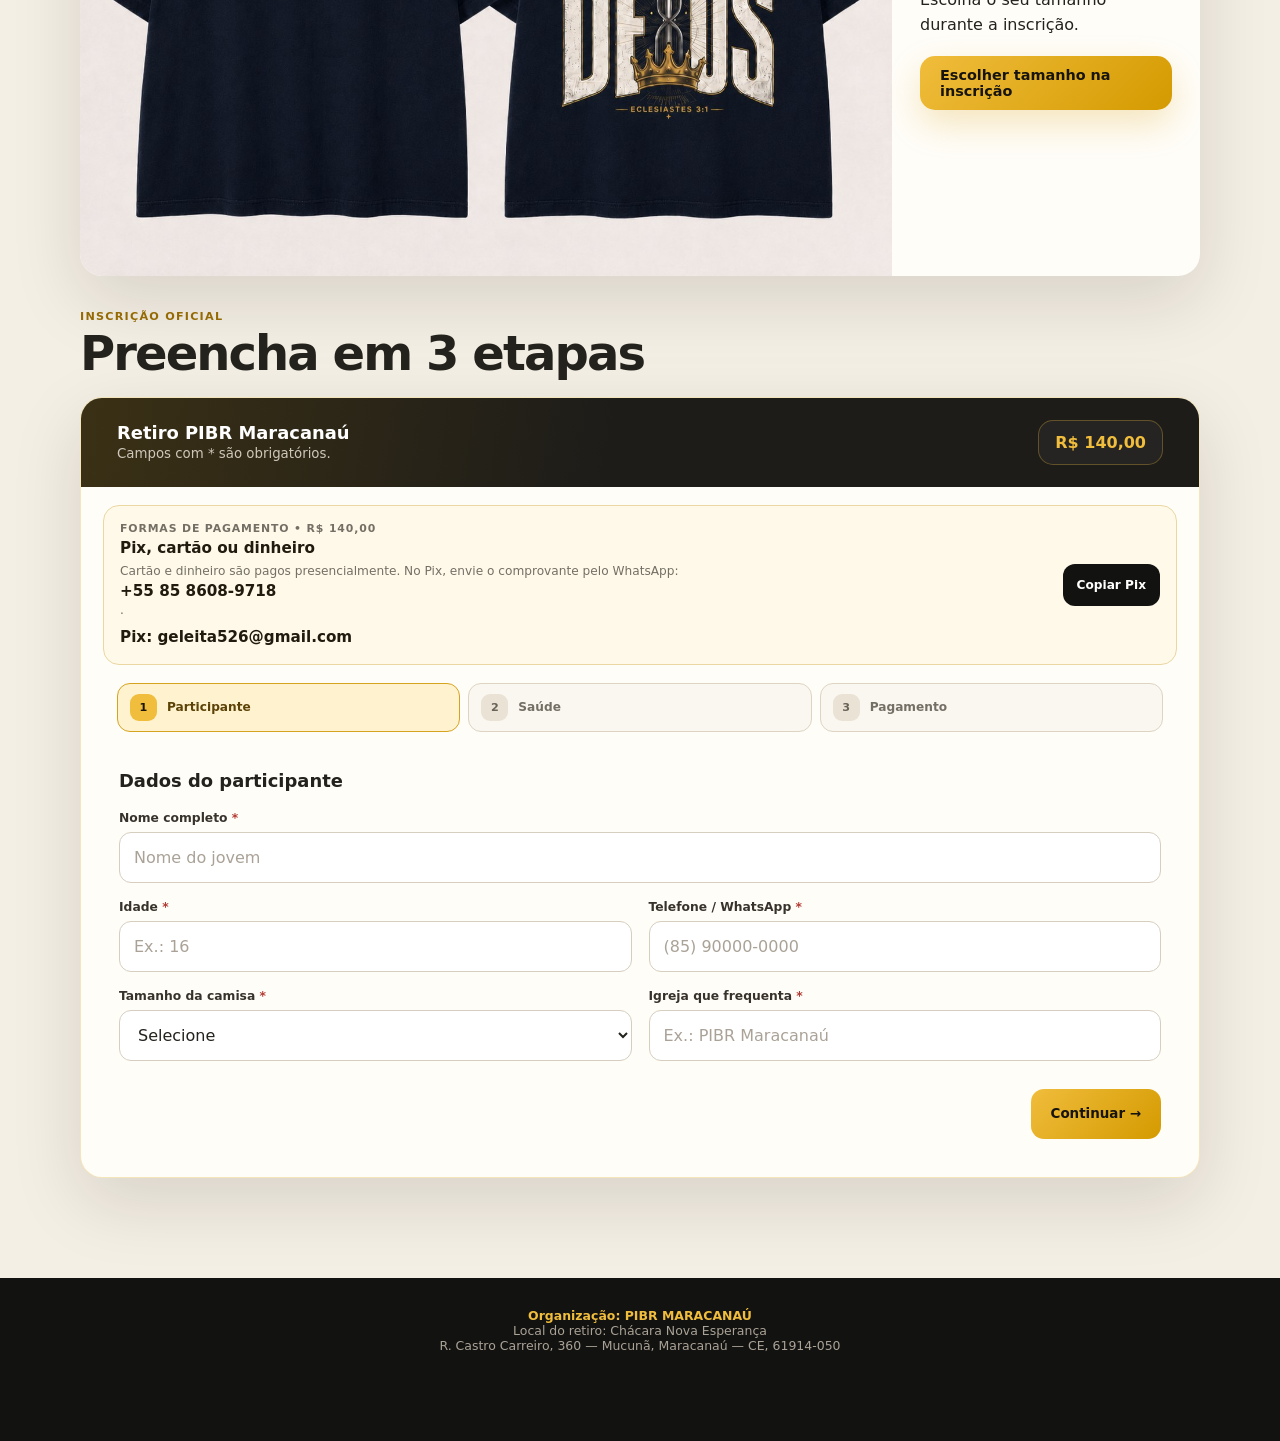
==== commit 2e960955: "Update index.html" ====
--- a/index.html
+++ b/index.html
@@ -869,7 +869,7 @@
             <input type="hidden" name="evento" value="Retiro de Jovens - PIBR Maracanaú">
             <input type="hidden" name="chave_pix" value="geleita526@gmail.com">
             <input type="hidden" name="valor_inscricao" value="R$ 140,00">
-            <input type="hidden" name="envio_comprovante" value="WhatsApp: +55 85 8608-9718">
+            <input type="hidden" name="envio_comprovante" value="WhatsApp: +55 85 8630-6062">
 
             <section class="passo ativo" data-passo="0">
               <h3 class="passo-titulo">Dados do participante</h3>
@@ -986,7 +986,7 @@
                     <span>Valor: <strong>R$ 140,00</strong></span>
                   </div>
                   <span class="rotulo">Comprovante do Pix</span>
-                  <a class="btn" href="https://wa.me/558586089718?text=Ol%C3%A1%2C%20estou%20enviando%20o%20comprovante%20do%20Pix%20da%20inscri%C3%A7%C3%A3o%20do%20Retiro%20de%20Jovens%20da%20PIBR%20Maracana%C3%BA." target="_blank" rel="noopener noreferrer">Enviar comprovante pelo WhatsApp</a>
+                  <a class="btn" href="https://wa.me/558586306062?text=Ol%C3%A1%2C%20estou%20enviando%20o%20comprovante%20do%20Pix%20da%20inscri%C3%A7%C3%A3o%20do%20Retiro%20de%20Jovens%20da%20PIBR%20Maracana%C3%BA." target="_blank" rel="noopener noreferrer">Enviar comprovante pelo WhatsApp</a>
                   <small class="arquivo-ajuda">Depois de fazer o Pix, envie a imagem do comprovante para <strong>+55 85 8608-9718</strong>. O comprovante não será anexado neste formulário.</small>
                 </div>
 
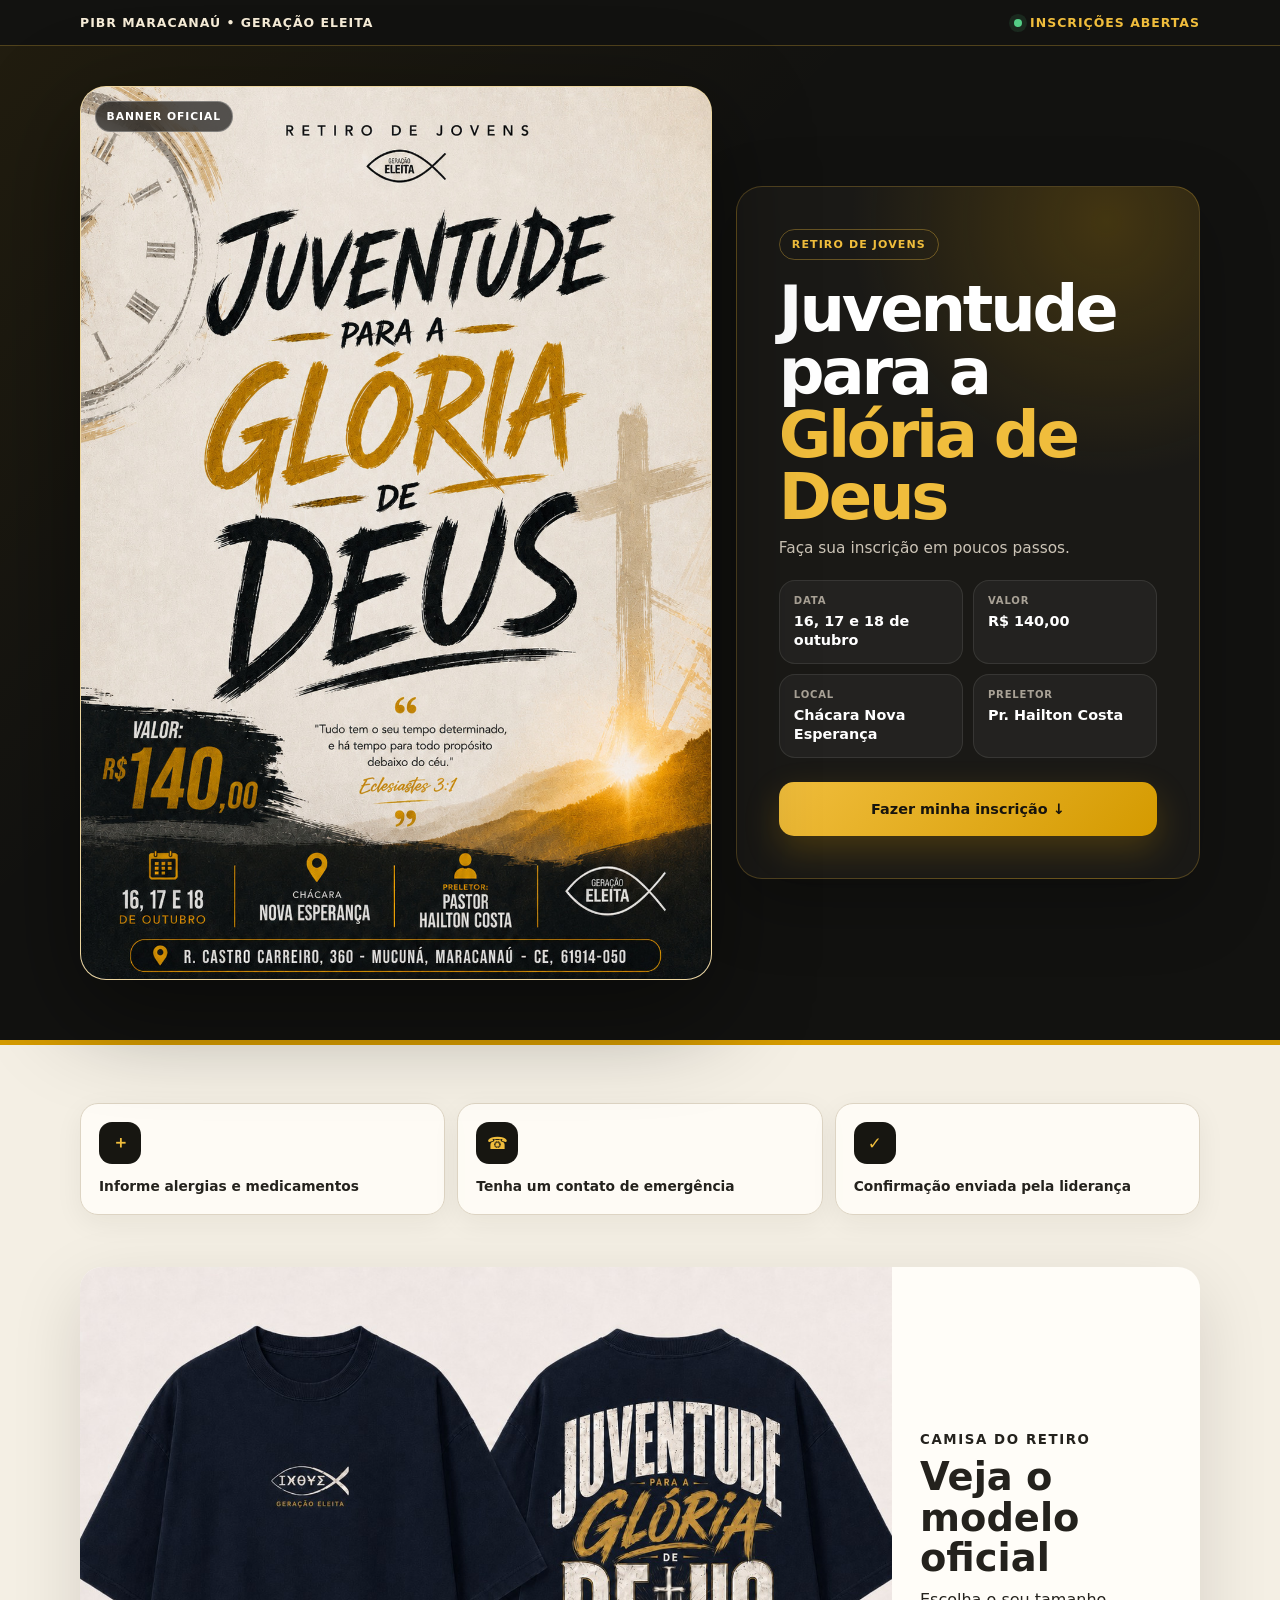
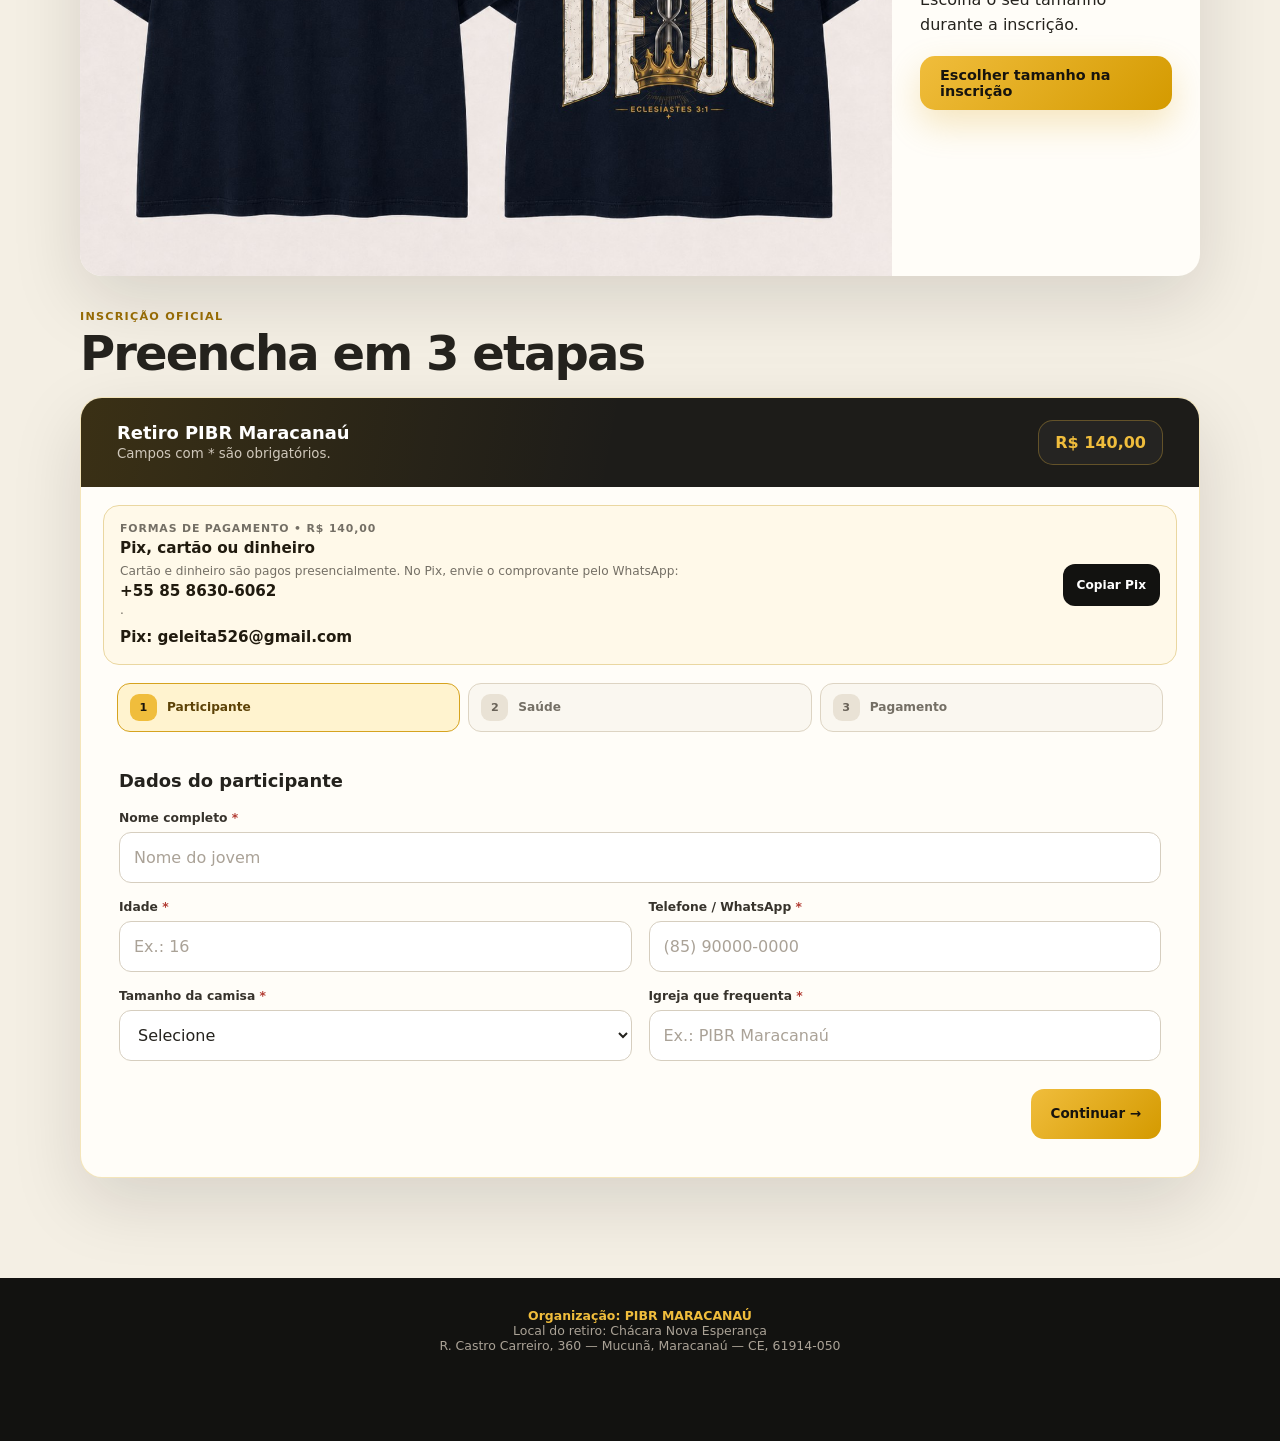
==== commit 37d75967: "Update index.html" ====
--- a/index.html
+++ b/index.html
@@ -852,7 +852,7 @@
             <div>
               <small>Formas de pagamento • R$ 140,00</small>
               <strong>Pix, cartão ou dinheiro</strong>
-              <p>Cartão e dinheiro são pagos presencialmente. No Pix, envie o comprovante pelo WhatsApp: <strong>+55 85 8608-9718</strong>.</p>
+              <p>Cartão e dinheiro são pagos presencialmente. No Pix, envie o comprovante pelo WhatsApp: <strong>+55 85 8630-6062</strong>.</p>
               <p><strong id="chave-pix">Pix: geleita526@gmail.com</strong></p>
             </div>
             <button class="copiar-pix" id="copiar-pix" type="button">Copiar Pix</button>
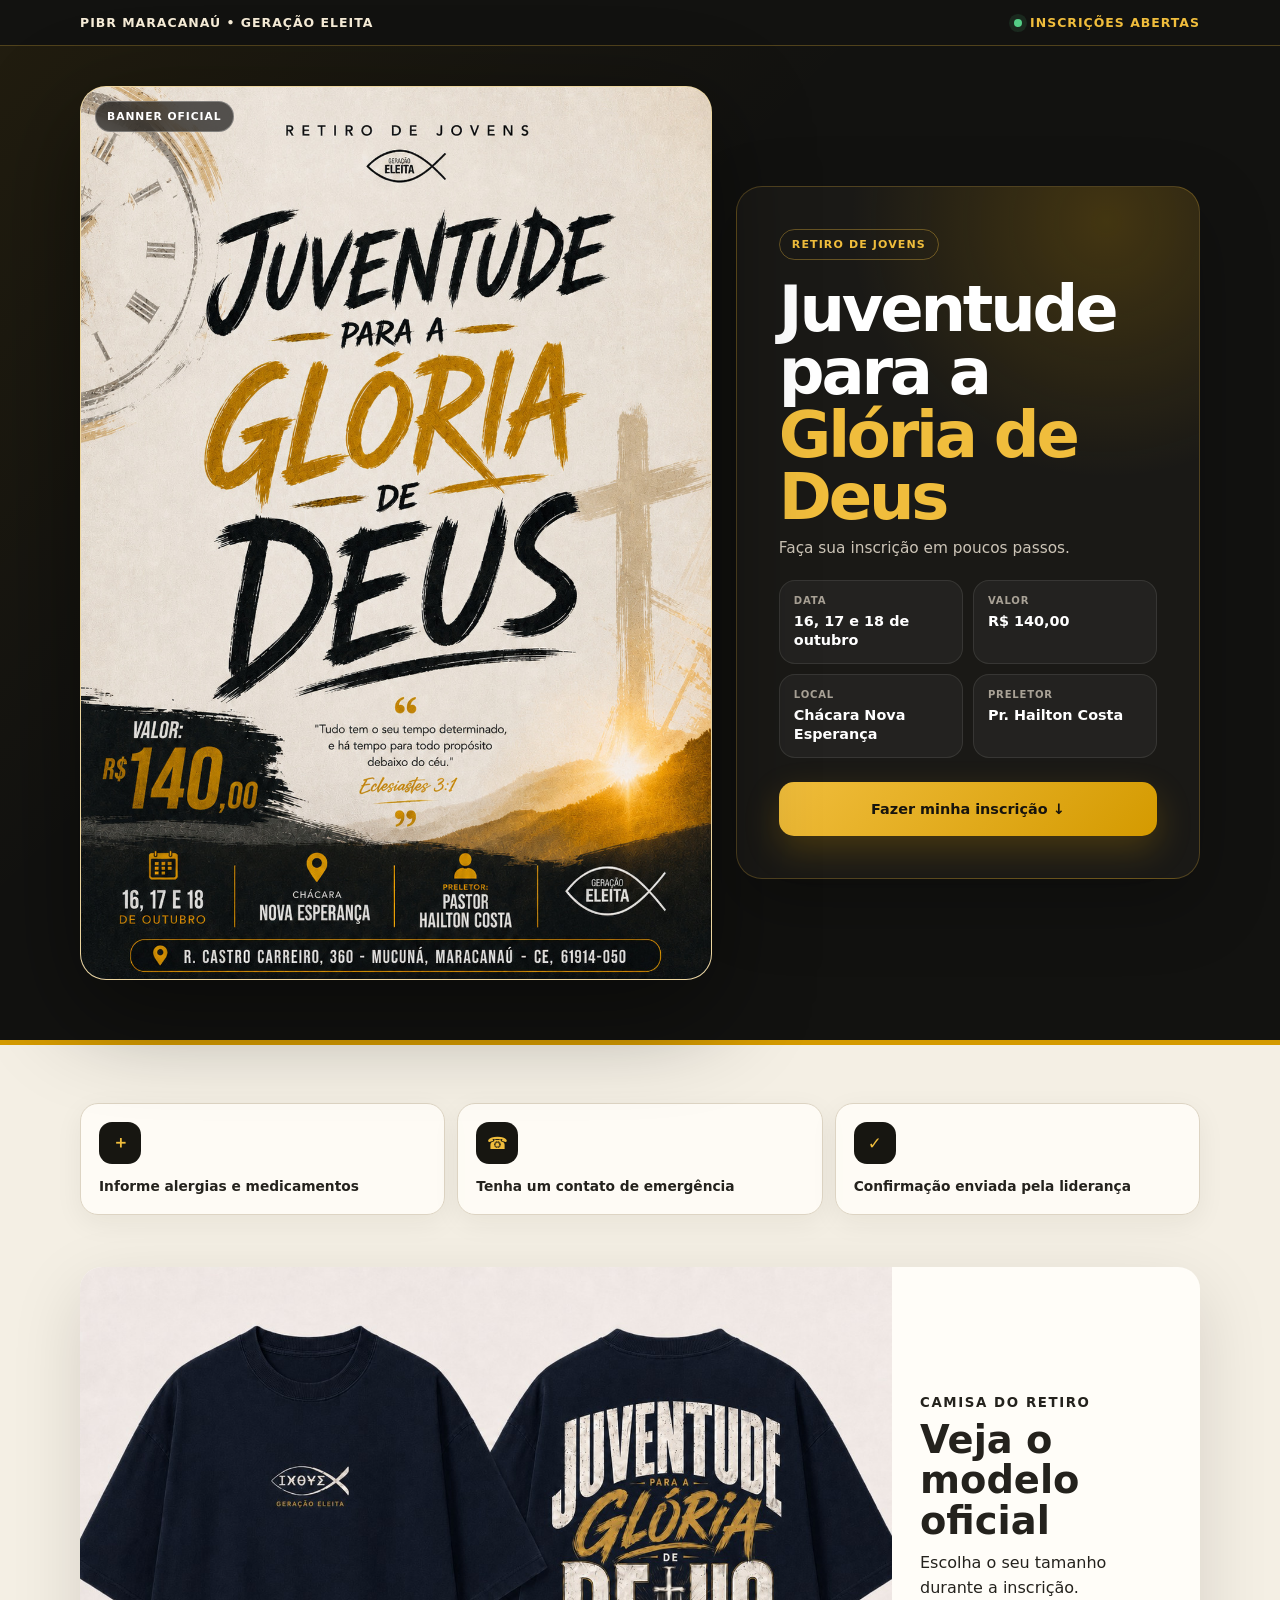
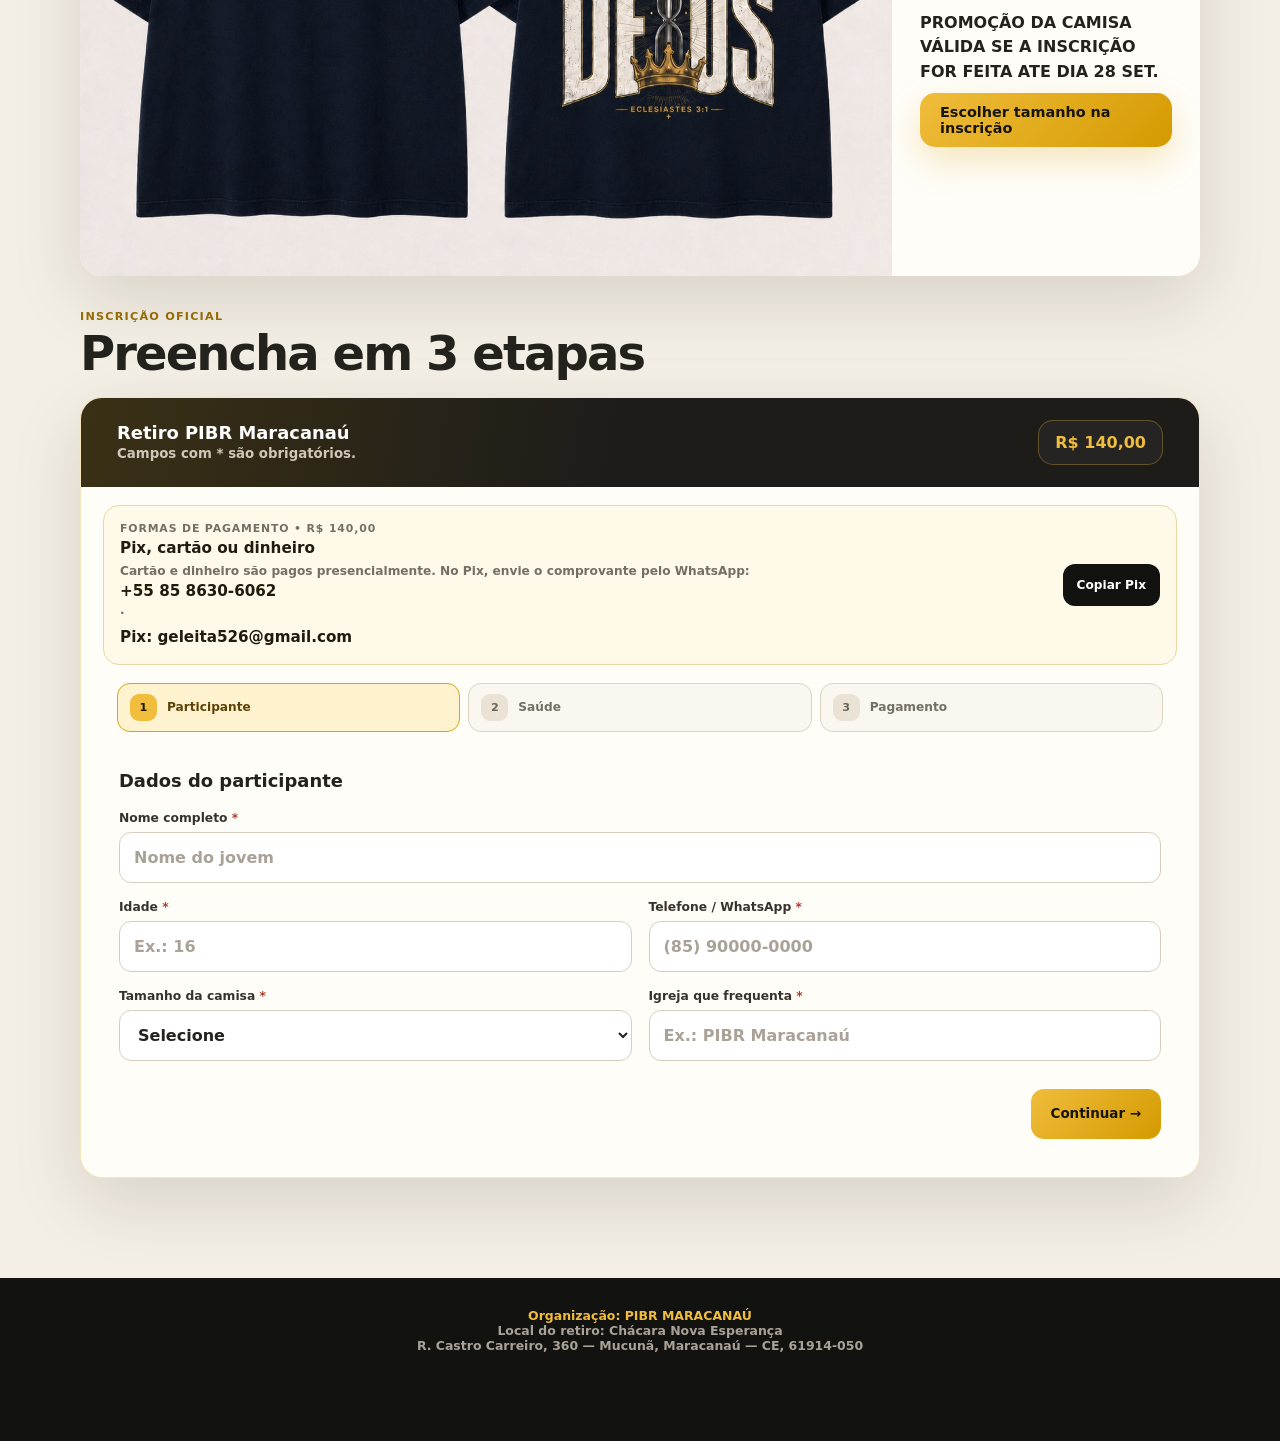
==== commit 2a2ec0d9: "Update index.html" ====
--- a/index.html
+++ b/index.html
@@ -829,6 +829,7 @@
           <small>Camisa do retiro</small>
           <h2>Veja o modelo oficial</h2>
           <p>Escolha o seu tamanho durante a inscrição.</p>
+          <strong><p>PROMOÇÃO DA CAMISA VÁLIDA SE A INSCRIÇÃO FOR FEITA ATE DIA 28 SET.</p><strong>
           <a class="btn" href="#inscricao">Escolher tamanho na inscrição</a>
         </div>
       </section>
@@ -987,7 +988,7 @@
                   </div>
                   <span class="rotulo">Comprovante do Pix</span>
                   <a class="btn" href="https://wa.me/558586306062?text=Ol%C3%A1%2C%20estou%20enviando%20o%20comprovante%20do%20Pix%20da%20inscri%C3%A7%C3%A3o%20do%20Retiro%20de%20Jovens%20da%20PIBR%20Maracana%C3%BA." target="_blank" rel="noopener noreferrer">Enviar comprovante pelo WhatsApp</a>
-                  <small class="arquivo-ajuda">Depois de fazer o Pix, envie a imagem do comprovante para <strong>+55 85 8608-9718</strong>. O comprovante não será anexado neste formulário.</small>
+                  <small class="arquivo-ajuda">Depois de fazer o Pix, envie a imagem do comprovante para <strong> +55 85 8630-6062</strong>. O comprovante não será anexado neste formulário.</small>
                 </div>
 
                 <div id="aviso-pagamento-presencial" class="campo largo condicional nota-pagamento">
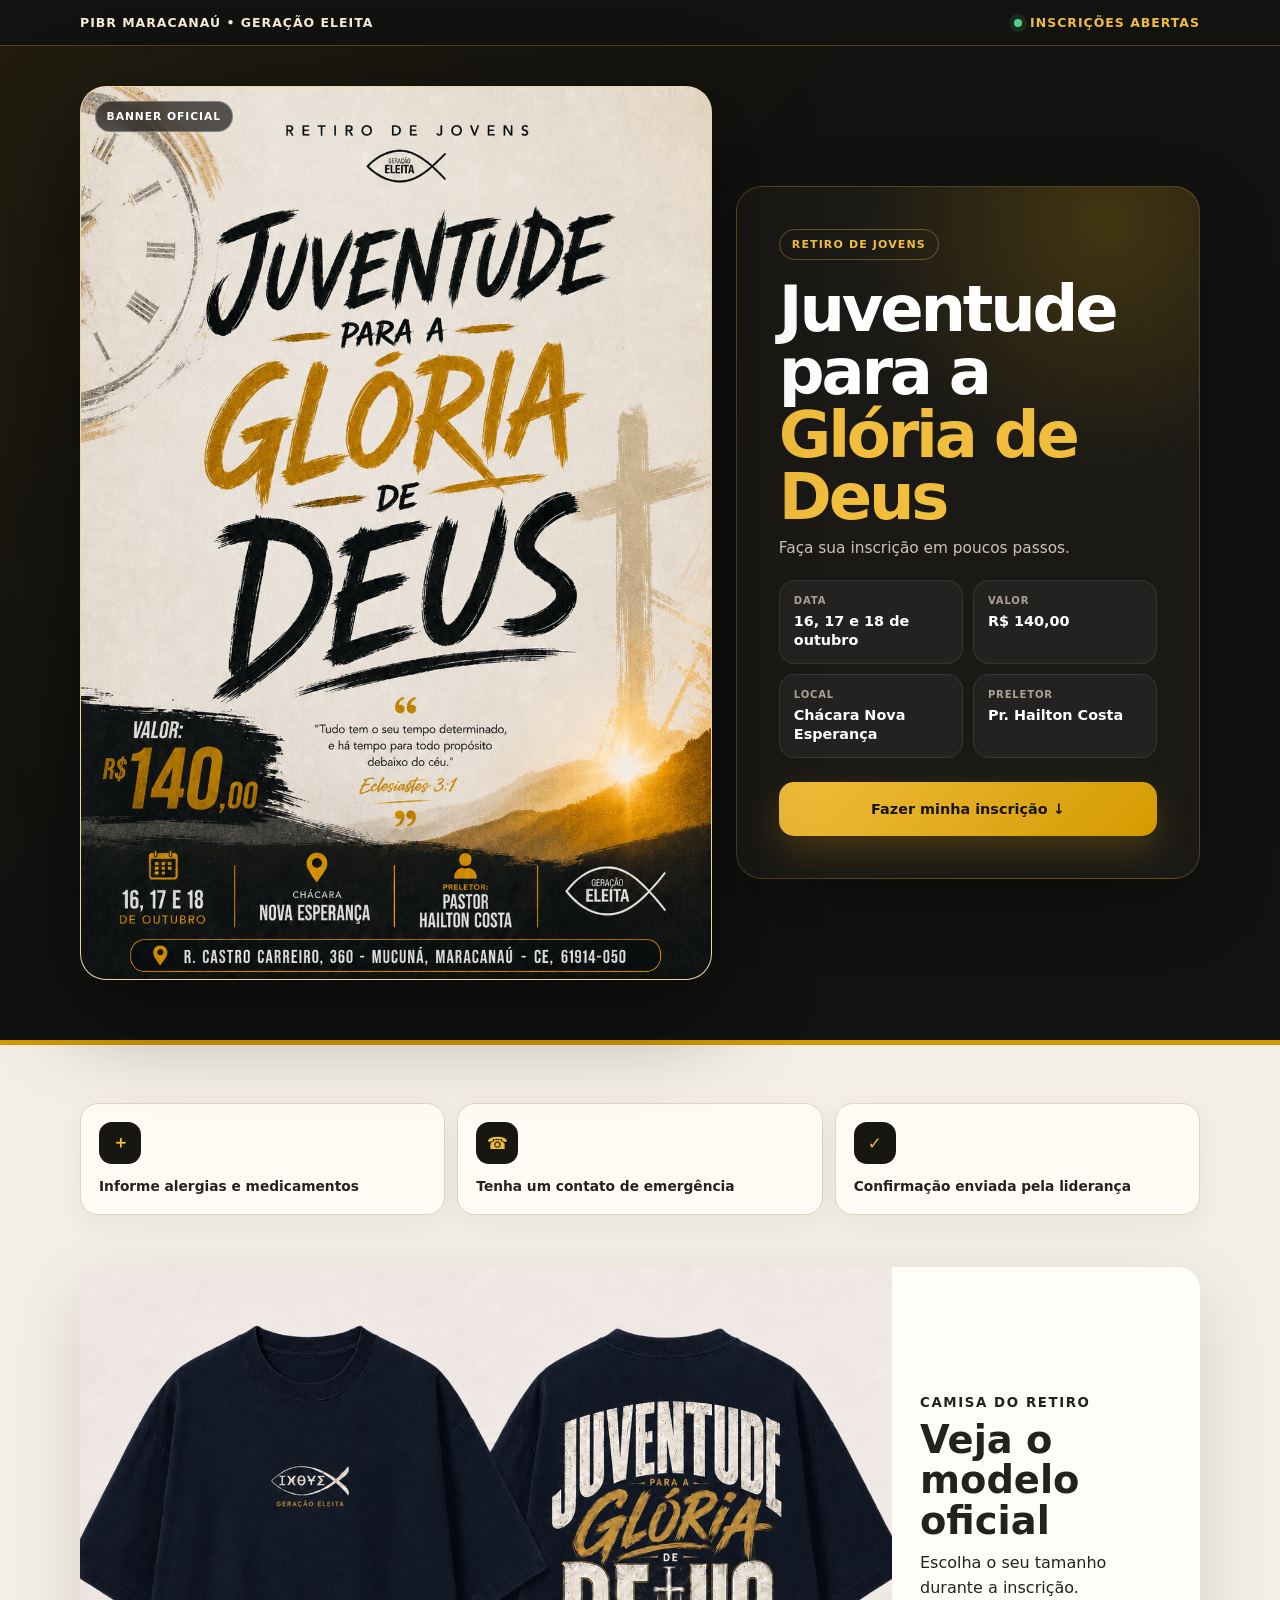
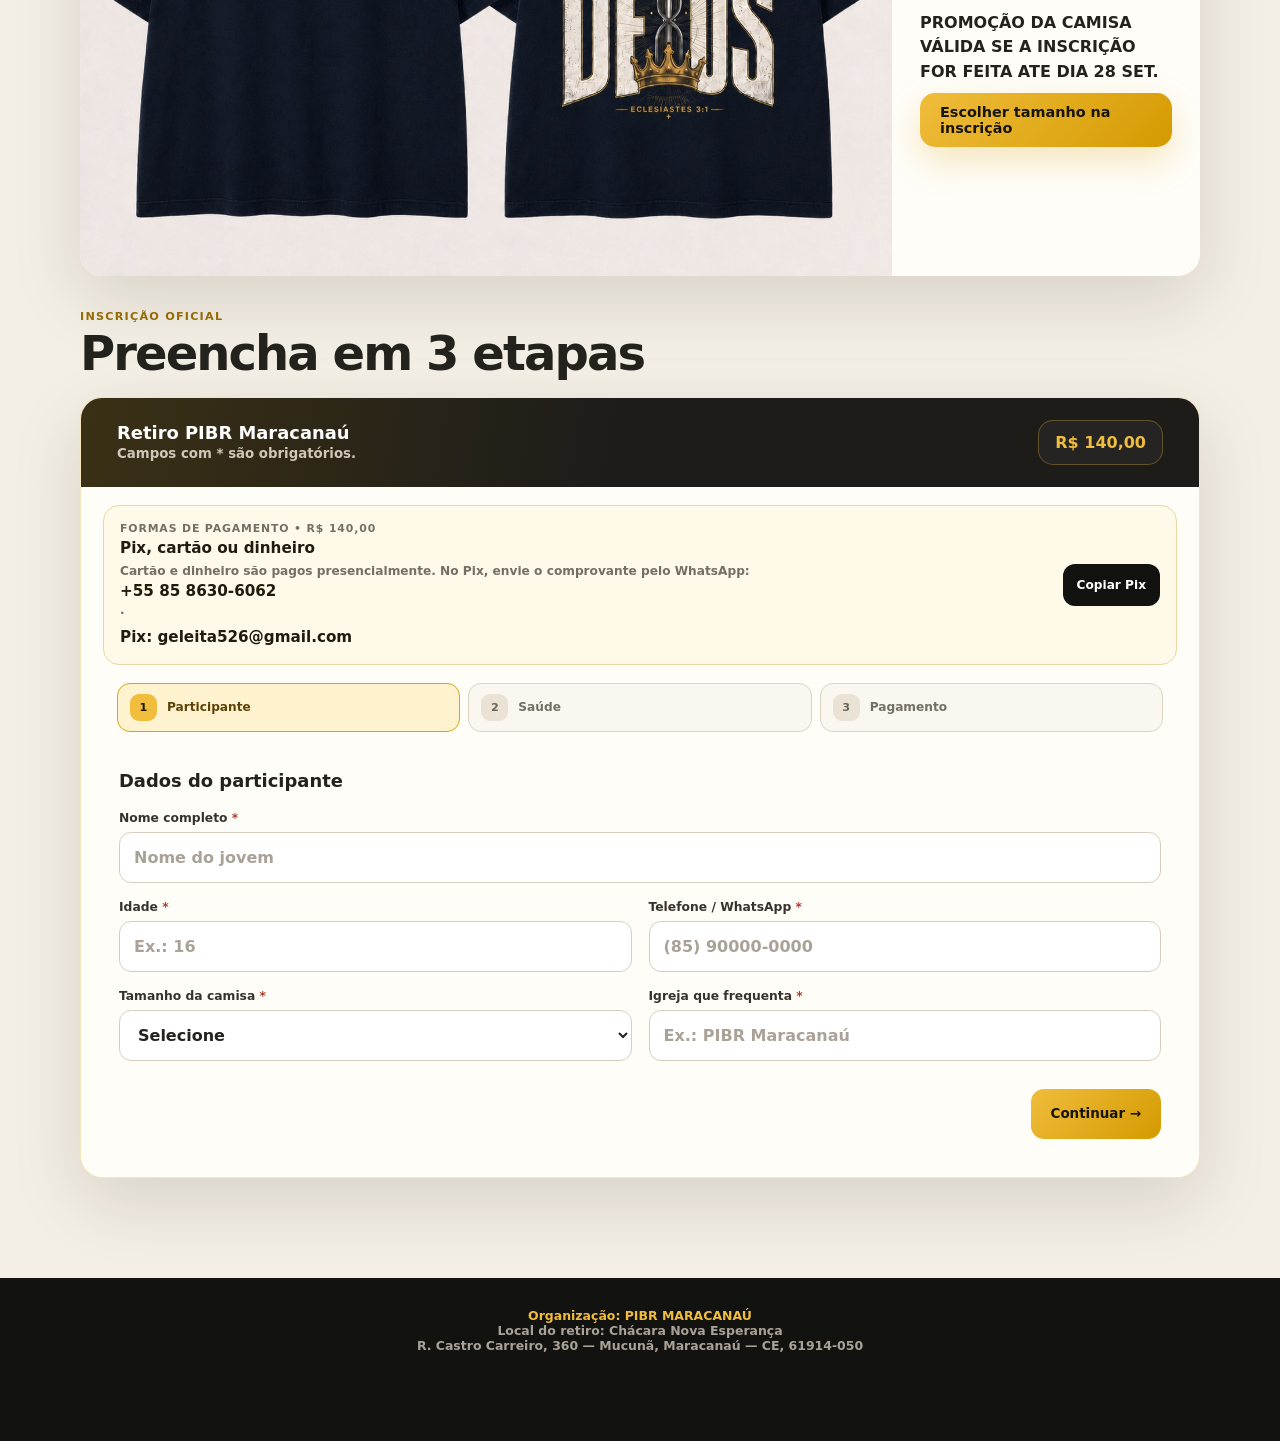
==== commit a2043dae: "Migra inscrições do Formspree para Supabase" ====
--- a/index.html
+++ b/index.html
@@ -688,6 +688,13 @@
       border: 1px solid #e3aca8;
       color: #7e2b25;
       background: #fff0ef;
+    }
+
+    .mensagem-status.sucesso {
+      display: block;
+      border: 1px solid #a9d7bc;
+      color: #1f6843;
+      background: #eefaf3;
     }
 
 
@@ -866,7 +873,7 @@
           </div>
 
           <!-- Troque SEU_CODIGO pelo código do seu formulário no Formspree. -->
-          <form id="formulario-retiro" action="https://formspree.io/f/xnpanzwb" method="POST">
+          <form id="formulario-retiro" method="POST">
             <input type="hidden" name="evento" value="Retiro de Jovens - PIBR Maracanaú">
             <input type="hidden" name="chave_pix" value="geleita526@gmail.com">
             <input type="hidden" name="valor_inscricao" value="R$ 140,00">
@@ -1168,14 +1175,90 @@
 
     ['telefone', 'telefone-responsavel', 'emergencia'].forEach(id => aplicarMascaraTelefone(document.getElementById(id)));
 
-    formulario.addEventListener('submit', (evento) => {
+    const SUPABASE_URL = 'https://xhrhulvmieogpwoutfzu.supabase.co';
+    const SUPABASE_PUBLISHABLE_KEY = 'sb_publishable_9xbHthAz8bAKI2yhgAU3Ig_EkjxB75z';
+
+    formulario.addEventListener('submit', async (evento) => {
+      evento.preventDefault();
       atualizarResponsavel();
       atualizarPagamento();
+
       if (!validarPassoAtual() || !formulario.checkValidity()) {
-        evento.preventDefault();
         mensagemStatus.className = 'mensagem-status erro';
         mensagemStatus.textContent = 'Confira os campos obrigatórios antes de enviar.';
         formulario.reportValidity();
+        return;
+      }
+
+      const textoOriginalBotao = botaoEnviar.textContent;
+      botaoEnviar.disabled = true;
+      botaoEnviar.textContent = 'Enviando...';
+      mensagemStatus.className = 'mensagem-status';
+      mensagemStatus.textContent = '';
+
+      const dadosFormulario = Object.fromEntries(new FormData(formulario).entries());
+      const nuloSeVazio = (valor) => valor && String(valor).trim() ? String(valor).trim() : null;
+
+      const inscricao = {
+        evento: dadosFormulario.evento,
+        nome_completo: dadosFormulario.nome_completo,
+        idade: Number(dadosFormulario.idade),
+        telefone_participante: dadosFormulario.telefone_participante,
+        tamanho_camisa: dadosFormulario.tamanho_camisa,
+        igreja: dadosFormulario.igreja,
+        possui_alergia: dadosFormulario.possui_alergia,
+        alergias_restricoes: nuloSeVazio(dadosFormulario.alergias_restricoes),
+        usa_medicamento: dadosFormulario.usa_medicamento,
+        medicamentos_orientacoes: nuloSeVazio(dadosFormulario.medicamentos_orientacoes),
+        condicoes_saude: nuloSeVazio(dadosFormulario.condicoes_saude),
+        nome_responsavel: nuloSeVazio(dadosFormulario.nome_responsavel),
+        parentesco: nuloSeVazio(dadosFormulario.parentesco),
+        telefone_responsavel: nuloSeVazio(dadosFormulario.telefone_responsavel),
+        contato_emergencia: dadosFormulario.contato_emergencia,
+        forma_pagamento: dadosFormulario.forma_pagamento,
+        autorizacao_menor: nuloSeVazio(dadosFormulario.autorizacao_menor),
+        consentimento: dadosFormulario.consentimento,
+        chave_pix: dadosFormulario.chave_pix,
+        valor_inscricao: dadosFormulario.valor_inscricao,
+        envio_comprovante: dadosFormulario.envio_comprovante,
+        origem: 'site-github-pages'
+      };
+
+      try {
+        const resposta = await fetch(`${SUPABASE_URL}/rest/v1/inscricoes`, {
+          method: 'POST',
+          headers: {
+            'Content-Type': 'application/json',
+            'apikey': SUPABASE_PUBLISHABLE_KEY,
+            'Authorization': `Bearer ${SUPABASE_PUBLISHABLE_KEY}`,
+            'Prefer': 'return=minimal'
+          },
+          body: JSON.stringify(inscricao)
+        });
+
+        if (!resposta.ok) {
+          const detalhes = await resposta.text();
+          console.error('Supabase:', resposta.status, detalhes);
+          throw new Error(`Falha ao registrar inscrição: ${resposta.status}`);
+        }
+
+        formulario.reset();
+        document.getElementById('detalhes-alergia').classList.remove('visivel');
+        document.getElementById('detalhes-medicamento').classList.remove('visivel');
+        document.getElementById('alergias').required = false;
+        document.getElementById('medicamentos').required = false;
+        atualizarResponsavel();
+        atualizarPagamento();
+        mostrarPasso(0);
+        mensagemStatus.className = 'mensagem-status sucesso';
+        mensagemStatus.textContent = 'Inscrição enviada com sucesso! A liderança entrará em contato para a confirmação.';
+      } catch (erro) {
+        console.error(erro);
+        mensagemStatus.className = 'mensagem-status erro';
+        mensagemStatus.textContent = 'Não foi possível enviar sua inscrição agora. Tente novamente em alguns instantes.';
+      } finally {
+        botaoEnviar.disabled = false;
+        botaoEnviar.textContent = textoOriginalBotao;
       }
     });
   </script>
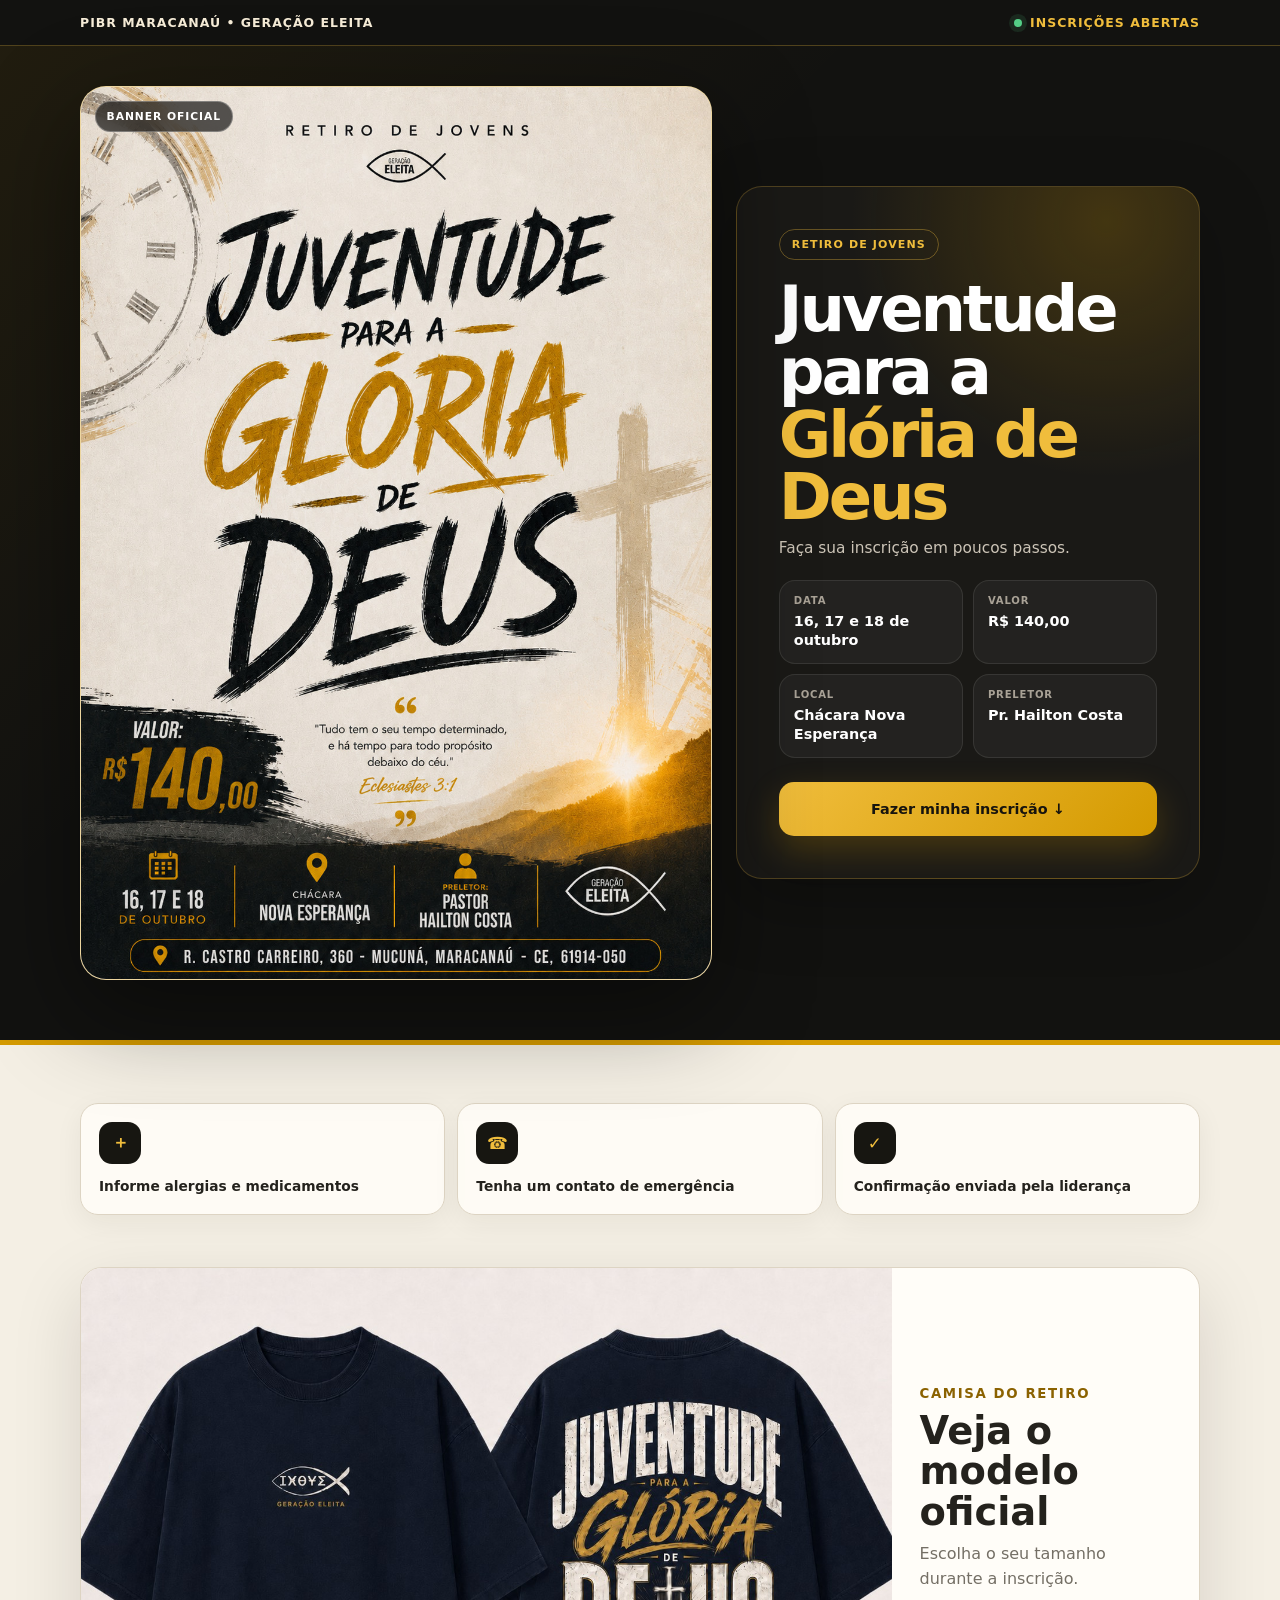
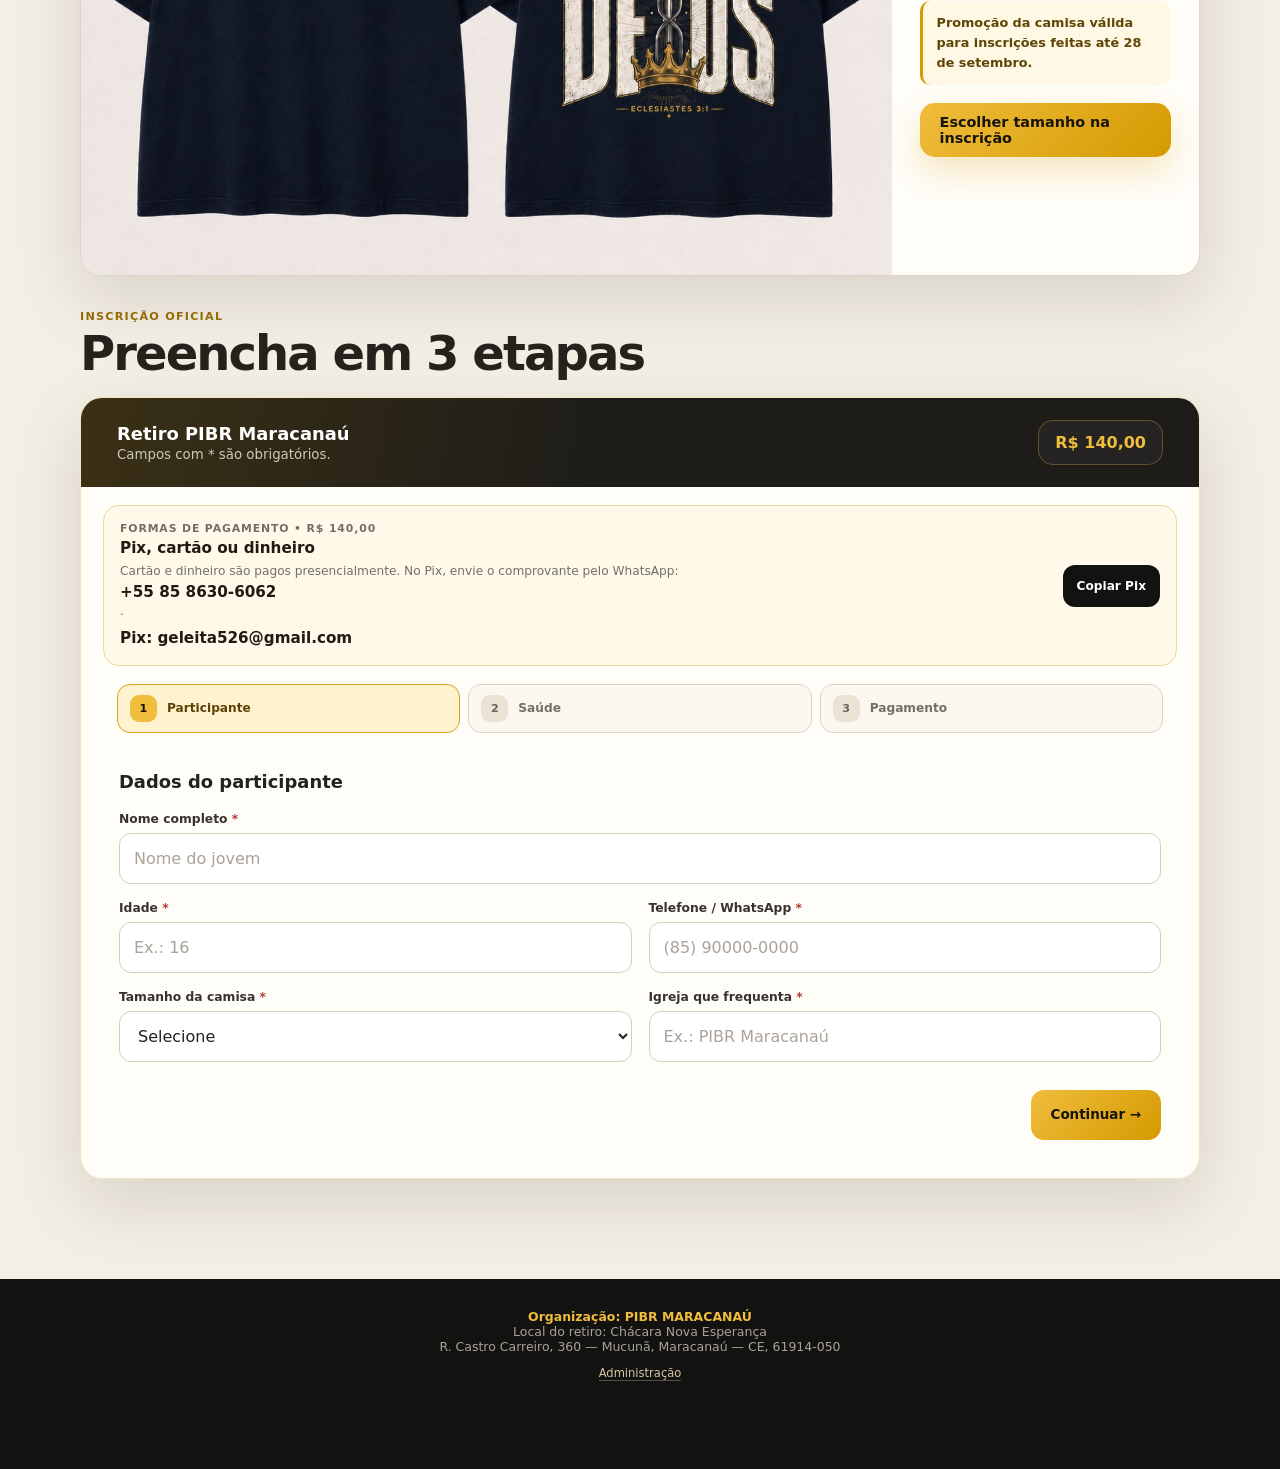
==== commit 9027d312: "Refatora site e adiciona acesso administrativo" ====
--- a/index.html
+++ b/index.html
@@ -7,788 +7,7 @@
   <meta name="description" content="Inscrição oficial para o Retiro de Jovens da PIBR Maracanaú.">
   <title>Retiro de Jovens | PIBR Maracanaú</title>
 
-  <style>
-    :root {
-      --preto: #121210;
-      --preto-2: #1d1c19;
-      --dourado: #d49a00;
-      --dourado-claro: #f0bd3c;
-      --creme: #f4efe4;
-      --branco: #fffdf8;
-      --texto: #24221d;
-      --cinza: #746f65;
-      --linha: #ddd4c3;
-      --perigo: #b23b32;
-      --sucesso: #27744d;
-      --raio: 22px;
-      --sombra: 0 24px 70px rgba(20, 18, 12, .13);
-    }
-
-    * { box-sizing: border-box; }
-    html { scroll-behavior: smooth; }
-
-    body {
-      margin: 0;
-      color: var(--texto);
-      background:
-        radial-gradient(circle at 10% 0, rgba(212, 154, 0, .16), transparent 24rem),
-        var(--creme);
-      font-family: Inter, ui-sans-serif, system-ui, -apple-system, BlinkMacSystemFont, "Segoe UI", sans-serif;
-    }
-
-    button, input, select, textarea { font: inherit; }
-    button, a { -webkit-tap-highlight-color: transparent; }
-
-    .container {
-      width: min(1120px, calc(100% - 28px));
-      margin-inline: auto;
-    }
-
-    .topo {
-      min-height: 46px;
-      display: flex;
-      align-items: center;
-      background: var(--preto);
-      color: #f7edd8;
-      border-bottom: 1px solid rgba(240, 189, 60, .28);
-    }
-
-    .topo .container {
-      display: flex;
-      justify-content: space-between;
-      align-items: center;
-      gap: 14px;
-      font-size: .78rem;
-      font-weight: 800;
-      letter-spacing: .08em;
-      text-transform: uppercase;
-    }
-
-    .status {
-      display: inline-flex;
-      align-items: center;
-      gap: 8px;
-      color: var(--dourado-claro);
-    }
-
-    .status::before {
-      content: "";
-      width: 8px;
-      height: 8px;
-      border-radius: 50%;
-      background: #54ce86;
-      box-shadow: 0 0 0 5px rgba(84, 206, 134, .12);
-    }
-
-    .hero {
-      padding: 24px 0 44px;
-      background:
-        linear-gradient(135deg, rgba(212, 154, 0, .08), transparent 38%),
-        var(--preto);
-      border-bottom: 5px solid var(--dourado);
-    }
-
-    .hero-grid {
-      display: grid;
-      grid-template-columns: minmax(0, .98fr) minmax(330px, .72fr);
-      gap: 24px;
-      align-items: center;
-    }
-
-    .banner-frame {
-      position: relative;
-      max-width: 650px;
-      margin-inline: auto;
-      overflow: hidden;
-      border: 1px solid rgba(240, 189, 60, .33);
-      border-radius: 26px;
-      background: #e9e0d0;
-      box-shadow: 0 30px 100px rgba(0, 0, 0, .46);
-    }
-
-    .banner-frame::after {
-      content: "Banner oficial";
-      position: absolute;
-      top: 14px;
-      left: 14px;
-      padding: 8px 11px;
-      border: 1px solid rgba(255, 255, 255, .28);
-      border-radius: 999px;
-      color: #fff;
-      background: rgba(13, 13, 12, .68);
-      backdrop-filter: blur(9px);
-      font-size: .67rem;
-      font-weight: 900;
-      letter-spacing: .09em;
-      text-transform: uppercase;
-    }
-
-    .banner-frame img {
-      width: 100%;
-      height: auto;
-      display: block;
-    }
-
-    .hero-card {
-      padding: clamp(24px, 4vw, 42px);
-      border: 1px solid rgba(240, 189, 60, .25);
-      border-radius: 26px;
-      color: #fff;
-      background:
-        radial-gradient(circle at 80% 5%, rgba(212, 154, 0, .22), transparent 16rem),
-        #1a1916;
-      box-shadow: 0 24px 70px rgba(0, 0, 0, .25);
-    }
-
-    .selo {
-      display: inline-flex;
-      padding: 8px 12px;
-      border: 1px solid rgba(240, 189, 60, .35);
-      border-radius: 999px;
-      color: var(--dourado-claro);
-      font-size: .69rem;
-      font-weight: 900;
-      letter-spacing: .1em;
-      text-transform: uppercase;
-    }
-
-    .hero-card h1 {
-      margin: 18px 0 10px;
-      font-size: clamp(2.15rem, 5vw, 4.4rem);
-      line-height: .98;
-      letter-spacing: -.05em;
-    }
-
-    .hero-card h1 span { color: var(--dourado-claro); }
-
-    .hero-card > p {
-      margin: 0 0 23px;
-      color: #ccc4b7;
-      font-size: .96rem;
-    }
-
-    .resumo {
-      display: grid;
-      grid-template-columns: repeat(2, minmax(0, 1fr));
-      gap: 10px;
-      margin: 0 0 24px;
-    }
-
-    .resumo-item {
-      min-height: 80px;
-      padding: 14px;
-      border: 1px solid rgba(255, 255, 255, .09);
-      border-radius: 16px;
-      background: rgba(255, 255, 255, .045);
-    }
-
-    .resumo-item small {
-      display: block;
-      margin-bottom: 5px;
-      color: #a9a296;
-      font-size: .63rem;
-      font-weight: 900;
-      letter-spacing: .08em;
-      text-transform: uppercase;
-    }
-
-    .resumo-item strong {
-      color: #fff;
-      font-size: .9rem;
-      line-height: 1.25;
-    }
-
-    .btn {
-      min-height: 54px;
-      width: 100%;
-      display: inline-flex;
-      justify-content: center;
-      align-items: center;
-      gap: 9px;
-      border: 0;
-      border-radius: 15px;
-      padding: 0 20px;
-      color: #17140e;
-      background: linear-gradient(135deg, var(--dourado-claro), var(--dourado));
-      box-shadow: 0 14px 35px rgba(212, 154, 0, .24);
-      text-decoration: none;
-      font-size: .9rem;
-      font-weight: 900;
-      cursor: pointer;
-      transition: transform .2s ease, filter .2s ease;
-    }
-
-    .btn:hover { transform: translateY(-2px); filter: brightness(1.05); }
-
-    main { padding: 58px 0 100px; }
-
-    .atalhos {
-      display: grid;
-      grid-template-columns: repeat(3, minmax(0, 1fr));
-      gap: 12px;
-      margin-bottom: 52px;
-    }
-
-    .atalho {
-      min-height: 112px;
-      display: flex;
-      flex-direction: column;
-      justify-content: space-between;
-      padding: 18px;
-      border: 1px solid var(--linha);
-      border-radius: 18px;
-      background: rgba(255, 253, 248, .88);
-      box-shadow: 0 8px 28px rgba(38, 31, 18, .06);
-    }
-
-    .atalho-icon {
-      width: 42px;
-      height: 42px;
-      display: grid;
-      place-items: center;
-      border-radius: 13px;
-      background: #171611;
-      color: var(--dourado-claro);
-      font-size: 1.05rem;
-      font-weight: 900;
-    }
-
-    .atalho strong {
-      margin-top: 13px;
-      font-size: .86rem;
-      line-height: 1.25;
-    }
-
-    .titulo-secao {
-      margin-bottom: 20px;
-    }
-
-    .titulo-secao small {
-      display: block;
-      margin-bottom: 6px;
-      color: #956a05;
-      font-size: .7rem;
-      font-weight: 900;
-      letter-spacing: .11em;
-      text-transform: uppercase;
-    }
-
-    .titulo-secao h2 {
-      margin: 0;
-      font-size: clamp(1.9rem, 4vw, 3rem);
-      line-height: 1;
-      letter-spacing: -.04em;
-    }
-
-    .form-card {
-      overflow: hidden;
-      border: 1px solid rgba(212, 154, 0, .25);
-      border-radius: var(--raio);
-      background: var(--branco);
-      box-shadow: var(--sombra);
-    }
-
-    .form-head {
-      display: flex;
-      justify-content: space-between;
-      align-items: center;
-      gap: 20px;
-      padding: 22px clamp(20px, 4vw, 36px);
-      color: #fff;
-      background:
-        linear-gradient(100deg, rgba(212, 154, 0, .16), transparent 48%),
-        var(--preto-2);
-    }
-
-    .form-head strong {
-      display: block;
-      font-size: 1.12rem;
-    }
-
-    .form-head small { color: #cfc7ba; }
-
-    .pagamento-pix {
-      margin: 18px 22px 0;
-      padding: 16px;
-      display: flex;
-      align-items: center;
-      justify-content: space-between;
-      gap: 14px;
-      border: 1px solid #ead7a1;
-      border-radius: 16px;
-      background: #fff9e9;
-    }
-
-    .pagamento-pix small {
-      display: block;
-      margin-bottom: 4px;
-      color: var(--cinza);
-      font-size: .68rem;
-      font-weight: 900;
-      letter-spacing: .08em;
-      text-transform: uppercase;
-    }
-
-    .pagamento-pix strong {
-      display: block;
-      color: #211b0f;
-      font-size: .95rem;
-      overflow-wrap: anywhere;
-    }
-
-    .pagamento-pix p {
-      margin: 6px 0 0;
-      color: var(--cinza);
-      font-size: .76rem;
-      line-height: 1.45;
-    }
-
-    .pagamento-condicional {
-      padding: 16px;
-      border: 1px solid #ead7a1;
-      border-radius: 14px;
-      background: #fff9e9;
-    }
-
-    .pagamento-condicional .chave-pix-form {
-      display: flex;
-      flex-wrap: wrap;
-      align-items: center;
-      justify-content: space-between;
-      gap: 10px;
-      margin-bottom: 16px;
-      padding-bottom: 14px;
-      border-bottom: 1px solid #eadfbe;
-    }
-
-    .pagamento-condicional .chave-pix-form span {
-      color: var(--cinza);
-      font-size: .72rem;
-      font-weight: 850;
-    }
-
-    .pagamento-condicional .chave-pix-form strong {
-      display: block;
-      margin-top: 3px;
-      color: #211b0f;
-      font-size: .92rem;
-      overflow-wrap: anywhere;
-    }
-
-    .arquivo-ajuda {
-      display: block;
-      margin-top: 7px;
-      color: var(--cinza);
-      font-size: .7rem;
-      line-height: 1.4;
-    }
-
-    .nota-pagamento {
-      padding: 14px 15px;
-      border: 1px solid #d8d0c2;
-      border-radius: 13px;
-      color: #4b463e;
-      background: #f5f1e9;
-      font-size: .77rem;
-      font-weight: 750;
-      line-height: 1.5;
-    }
-
-    input[type="file"] {
-      padding: 10px;
-      background: #fff;
-    }
-
-    input[type="file"]::file-selector-button {
-      min-height: 36px;
-      margin-right: 10px;
-      padding: 0 12px;
-      border: 0;
-      border-radius: 9px;
-      color: #fff;
-      background: var(--preto);
-      font-weight: 850;
-      cursor: pointer;
-    }
-
-    .copiar-pix {
-      flex: 0 0 auto;
-      min-height: 42px;
-      padding: 0 14px;
-      border: 0;
-      border-radius: 12px;
-      color: #fff;
-      background: var(--preto);
-      font-size: .76rem;
-      font-weight: 900;
-      cursor: pointer;
-    }
-
-    .copiar-pix:active { transform: scale(.98); }
-
-    .valor {
-      flex: 0 0 auto;
-      padding: 12px 16px;
-      border: 1px solid rgba(240, 189, 60, .3);
-      border-radius: 15px;
-      color: var(--dourado-claro);
-      background: rgba(255, 255, 255, .04);
-      font-weight: 900;
-    }
-
-    .etapas {
-      display: grid;
-      grid-template-columns: repeat(3, 1fr);
-      gap: 8px;
-      padding: 18px clamp(18px, 4vw, 36px) 0;
-    }
-
-    .etapa-indicador {
-      min-height: 48px;
-      display: flex;
-      align-items: center;
-      gap: 10px;
-      padding: 10px 12px;
-      border: 1px solid var(--linha);
-      border-radius: 13px;
-      color: var(--cinza);
-      background: #faf7f0;
-      font-size: .76rem;
-      font-weight: 800;
-    }
-
-    .etapa-indicador span {
-      flex: 0 0 27px;
-      width: 27px;
-      height: 27px;
-      display: grid;
-      place-items: center;
-      border-radius: 9px;
-      background: #e9e2d5;
-      color: #696258;
-      font-size: .7rem;
-    }
-
-    .etapa-indicador.ativa {
-      border-color: #d6a31f;
-      color: #5d4207;
-      background: #fff3cf;
-    }
-
-    .etapa-indicador.ativa span,
-    .etapa-indicador.concluida span {
-      color: #18140c;
-      background: var(--dourado-claro);
-    }
-
-    form { padding: clamp(22px, 4vw, 38px); }
-
-    .passo { display: none; }
-    .passo.ativo { display: block; animation: aparecer .25s ease; }
-
-    @keyframes aparecer {
-      from { opacity: 0; transform: translateY(6px); }
-      to { opacity: 1; transform: translateY(0); }
-    }
-
-    .passo-titulo {
-      margin: 0 0 20px;
-      font-size: 1.12rem;
-    }
-
-    .grid-form {
-      display: grid;
-      grid-template-columns: repeat(2, minmax(0, 1fr));
-      gap: 17px;
-    }
-
-    .campo { min-width: 0; }
-    .campo.largo { grid-column: 1 / -1; }
-
-    label,
-    .rotulo {
-      display: block;
-      margin-bottom: 7px;
-      color: #37332c;
-      font-size: .77rem;
-      font-weight: 850;
-    }
-
-    .obrigatorio::after { content: " *"; color: var(--perigo); }
-
-    input,
-    select,
-    textarea {
-      width: 100%;
-      min-height: 51px;
-      padding: 13px 14px;
-      border: 1px solid #d6cebf;
-      border-radius: 12px;
-      outline: none;
-      color: var(--texto);
-      background: #fff;
-      transition: border-color .18s ease, box-shadow .18s ease;
-    }
-
-    textarea { min-height: 102px; resize: vertical; }
-
-    input:focus,
-    select:focus,
-    textarea:focus {
-      border-color: var(--dourado);
-      box-shadow: 0 0 0 4px rgba(212, 154, 0, .13);
-    }
-
-    input::placeholder,
-    textarea::placeholder { color: #aaa297; }
-
-    .opcoes {
-      display: flex;
-      flex-wrap: wrap;
-      gap: 9px;
-    }
-
-    .opcao { position: relative; }
-    .opcao input { position: absolute; opacity: 0; pointer-events: none; }
-
-    .opcao label {
-      min-width: 92px;
-      min-height: 44px;
-      display: inline-flex;
-      align-items: center;
-      justify-content: center;
-      margin: 0;
-      padding: 0 15px;
-      border: 1px solid #d6cebf;
-      border-radius: 999px;
-      background: #fff;
-      cursor: pointer;
-    }
-
-    .opcao input:checked + label {
-      border-color: #b98500;
-      color: #5f4300;
-      background: #fff0c2;
-      box-shadow: 0 0 0 3px rgba(212, 154, 0, .11);
-    }
-
-    .condicional { display: none; }
-    .condicional.visivel { display: block; }
-    .check.condicional.visivel { display: grid; }
-
-    .aviso-menor {
-      display: none;
-      grid-column: 1 / -1;
-      padding: 13px 14px;
-      border: 1px solid #e3c36d;
-      border-radius: 12px;
-      color: #684a09;
-      background: #fff5d7;
-      font-size: .76rem;
-      font-weight: 800;
-    }
-
-    .aviso-menor.visivel { display: block; }
-
-    .check {
-      display: grid;
-      grid-template-columns: 21px 1fr;
-      gap: 10px;
-      align-items: start;
-      padding: 14px;
-      border: 1px solid var(--linha);
-      border-radius: 13px;
-      background: #faf7f0;
-    }
-
-    .check input {
-      width: 19px;
-      min-height: 19px;
-      margin: 2px 0 0;
-      accent-color: var(--dourado);
-    }
-
-    .check label { margin: 0; font-weight: 650; line-height: 1.45; }
-
-    .acoes {
-      display: flex;
-      justify-content: space-between;
-      gap: 12px;
-      margin-top: 28px;
-    }
-
-    .botao {
-      min-height: 50px;
-      display: inline-flex;
-      justify-content: center;
-      align-items: center;
-      gap: 8px;
-      padding: 0 20px;
-      border: 0;
-      border-radius: 13px;
-      font-size: .84rem;
-      font-weight: 900;
-      cursor: pointer;
-    }
-
-    .botao-voltar {
-      color: #3c3730;
-      background: #eee8dc;
-    }
-
-    .botao-avancar,
-    .botao-enviar {
-      margin-left: auto;
-      color: #17140e;
-      background: linear-gradient(135deg, var(--dourado-claro), var(--dourado));
-    }
-
-    .botao[hidden] { display: none; }
-
-    .rodape {
-      padding: 30px 14px 88px;
-      text-align: center;
-      color: #aaa296;
-      background: var(--preto);
-      font-size: .78rem;
-    }
-
-    .rodape strong { color: var(--dourado-claro); }
-
-    .cta-mobile {
-      display: none;
-      position: fixed;
-      right: 14px;
-      bottom: 14px;
-      left: 14px;
-      z-index: 30;
-      min-height: 54px;
-      justify-content: center;
-      align-items: center;
-      border-radius: 16px;
-      color: #17140e;
-      background: linear-gradient(135deg, var(--dourado-claro), var(--dourado));
-      box-shadow: 0 18px 45px rgba(0, 0, 0, .33);
-      text-decoration: none;
-      font-size: .86rem;
-      font-weight: 900;
-    }
-
-    .mensagem-status {
-      display: none;
-      margin-top: 18px;
-      padding: 14px;
-      border-radius: 12px;
-      font-size: .82rem;
-      font-weight: 800;
-    }
-
-    .mensagem-status.erro {
-      display: block;
-      border: 1px solid #e3aca8;
-      color: #7e2b25;
-      background: #fff0ef;
-    }
-
-    .mensagem-status.sucesso {
-      display: block;
-      border: 1px solid #a9d7bc;
-      color: #1f6843;
-      background: #eefaf3;
-    }
-
-
-    .camisa-preview {
-      margin: 26px 0 34px;
-      background: var(--branco);
-      border: 1px solid var(--borda);
-      border-radius: 22px;
-      overflow: hidden;
-      display: grid;
-      grid-template-columns: minmax(0, 1.45fr) minmax(240px, .55fr);
-      box-shadow: var(--sombra);
-    }
-    .camisa-preview img {
-      width: 100%;
-      height: 100%;
-      min-height: 330px;
-      object-fit: cover;
-      display: block;
-    }
-    .camisa-info {
-      padding: 28px;
-      display: flex;
-      flex-direction: column;
-      justify-content: center;
-      gap: 10px;
-    }
-    .camisa-info small {
-      text-transform: uppercase;
-      letter-spacing: .12em;
-      font-weight: 800;
-      color: var(--dourado-escuro);
-    }
-    .camisa-info h2 {
-      margin: 0;
-      font-size: clamp(1.6rem, 3vw, 2.4rem);
-      line-height: 1.05;
-    }
-    .camisa-info p {
-      margin: 0;
-      color: var(--texto-suave);
-      line-height: 1.55;
-    }
-    .camisa-info .btn { margin-top: 8px; }
-
-    @media (max-width: 900px) {
-      .hero-grid { grid-template-columns: 1fr; }
-      .hero-card { max-width: 650px; width: 100%; margin-inline: auto; }
-      .atalhos { grid-template-columns: repeat(2, 1fr); }
-    }
-
-    @media (max-width: 650px) {
-      .topo .container { font-size: .68rem; }
-      .topo .container span:first-child { max-width: 58%; }
-      .hero { padding-top: 14px; }
-      .hero-grid { gap: 15px; }
-      .banner-frame, .hero-card { border-radius: 19px; }
-      .hero-card { padding: 22px 18px; }
-      .hero-card h1 { font-size: 2.35rem; }
-      .hero-card > p { font-size: .86rem; }
-      .resumo-item { min-height: 74px; padding: 12px; }
-      main { padding: 40px 0 86px; }
-      .atalhos { gap: 9px; margin-bottom: 40px; }
-      .atalho { min-height: 100px; padding: 14px; }
-      .etapas { gap: 6px; padding-inline: 14px; }
-      .etapa-indicador { justify-content: center; padding: 9px; }
-      .etapa-indicador b { display: none; }
-      .grid-form { grid-template-columns: 1fr; }
-      .campo.largo { grid-column: auto; }
-      form { padding: 21px 16px 24px; }
-      .form-head { padding: 18px 16px; }
-      .form-head small { display: none; }
-      .valor { padding: 10px 12px; font-size: .83rem; }
-      .pagamento-pix { margin: 14px 14px 0; align-items: flex-start; }
-      .copiar-pix { min-height: 40px; }
-      .acoes { position: sticky; bottom: 74px; z-index: 5; padding-top: 10px; background: linear-gradient(transparent, var(--branco) 28%); }
-      .cta-mobile { display: flex; }
-      .rodape { padding-bottom: 95px; }
-    }
-
-
-    @media (max-width: 760px) {
-      .camisa-preview { grid-template-columns: 1fr; }
-      .camisa-preview img { min-height: 0; aspect-ratio: 4 / 3; }
-      .camisa-info { padding: 22px; }
-    }
-
-    @media (max-width: 390px) {
-      .resumo { grid-template-columns: 1fr; }
-      .atalhos { grid-template-columns: 1fr; }
-      .atalho { min-height: 82px; flex-direction: row; justify-content: flex-start; align-items: center; gap: 13px; }
-      .atalho strong { margin-top: 0; }
-    }
-  </style>
+  <link rel="stylesheet" href="assets/site.css">
 </head>
 <body>
   <header class="topo">
@@ -836,7 +55,7 @@
           <small>Camisa do retiro</small>
           <h2>Veja o modelo oficial</h2>
           <p>Escolha o seu tamanho durante a inscrição.</p>
-          <strong><p>PROMOÇÃO DA CAMISA VÁLIDA SE A INSCRIÇÃO FOR FEITA ATE DIA 28 SET.</p><strong>
+          <p class="promo-camisa"><strong>Promoção da camisa válida para inscrições feitas até 28 de setembro.</strong></p>
           <a class="btn" href="#inscricao">Escolher tamanho na inscrição</a>
         </div>
       </section>
@@ -872,7 +91,6 @@
             <div class="etapa-indicador" data-indicador="2"><span>3</span><b>Pagamento</b></div>
           </div>
 
-          <!-- Troque SEU_CODIGO pelo código do seu formulário no Formspree. -->
           <form id="formulario-retiro" method="POST">
             <input type="hidden" name="evento" value="Retiro de Jovens - PIBR Maracanaú">
             <input type="hidden" name="chave_pix" value="geleita526@gmail.com">
@@ -1020,7 +238,7 @@
               <button id="enviar" class="botao botao-enviar" type="submit" hidden>Enviar inscrição ✓</button>
             </div>
 
-            <div id="mensagem-status" class="mensagem-status" role="alert"></div>
+            <div id="mensagem-status" class="mensagem-status" role="status" aria-live="polite"></div>
           </form>
         </div>
       </section>
@@ -1030,237 +248,13 @@
   <footer class="rodape">
     <strong>Organização: PIBR MARACANAÚ</strong><br>
     <span>Local do retiro: Chácara Nova Esperança</span><br>
-    R. Castro Carreiro, 360 — Mucunã, Maracanaú — CE, 61914-050
+    R. Castro Carreiro, 360 — Mucunã, Maracanaú — CE, 61914-050<br>
+    <a class="link-admin" href="admin.html">Administração</a>
   </footer>
 
   <a class="cta-mobile" href="#inscricao">Fazer inscrição</a>
 
-  <script>
-    const botaoCopiarPix = document.getElementById('copiar-pix');
-    const chavePix = 'geleita526@gmail.com';
-
-    botaoCopiarPix.addEventListener('click', async () => {
-      try {
-        await navigator.clipboard.writeText(chavePix);
-        botaoCopiarPix.textContent = 'Pix copiado ✓';
-      } catch (erro) {
-        const campoTemporario = document.createElement('textarea');
-        campoTemporario.value = chavePix;
-        document.body.appendChild(campoTemporario);
-        campoTemporario.select();
-        document.execCommand('copy');
-        campoTemporario.remove();
-        botaoCopiarPix.textContent = 'Pix copiado ✓';
-      }
-      setTimeout(() => botaoCopiarPix.textContent = 'Copiar Pix', 2200);
-    });
-
-    const formulario = document.getElementById('formulario-retiro');
-    const passos = [...document.querySelectorAll('.passo')];
-    const indicadores = [...document.querySelectorAll('.etapa-indicador')];
-    const botaoVoltar = document.getElementById('voltar');
-    const botaoAvancar = document.getElementById('avancar');
-    const botaoEnviar = document.getElementById('enviar');
-    const mensagemStatus = document.getElementById('mensagem-status');
-    let passoAtual = 0;
-
-    function mostrarPasso(indice) {
-      passoAtual = indice;
-      passos.forEach((passo, i) => passo.classList.toggle('ativo', i === indice));
-      indicadores.forEach((item, i) => {
-        item.classList.toggle('ativa', i === indice);
-        item.classList.toggle('concluida', i < indice);
-      });
-      botaoVoltar.hidden = indice === 0;
-      botaoAvancar.hidden = indice === passos.length - 1;
-      botaoEnviar.hidden = indice !== passos.length - 1;
-      mensagemStatus.className = 'mensagem-status';
-      mensagemStatus.textContent = '';
-      document.querySelector('.form-card').scrollIntoView({ behavior: 'smooth', block: 'start' });
-    }
-
-    function validarPassoAtual() {
-      const campos = [...passos[passoAtual].querySelectorAll('input, select, textarea')]
-        .filter(campo => !campo.disabled && campo.offsetParent !== null);
-
-      for (const campo of campos) {
-        if (!campo.checkValidity()) {
-          campo.reportValidity();
-          campo.focus();
-          return false;
-        }
-      }
-      return true;
-    }
-
-    botaoAvancar.addEventListener('click', () => {
-      if (validarPassoAtual()) mostrarPasso(Math.min(passoAtual + 1, passos.length - 1));
-    });
-
-    botaoVoltar.addEventListener('click', () => mostrarPasso(Math.max(passoAtual - 1, 0)));
-
-    const idade = document.getElementById('idade');
-    const avisoMenor = document.getElementById('aviso-menor');
-    const responsavel = document.getElementById('responsavel');
-    const parentesco = document.getElementById('parentesco');
-    const telefoneResponsavel = document.getElementById('telefone-responsavel');
-    const autorizacaoMenorBloco = document.getElementById('autorizacao-menor-bloco');
-    const autorizacaoMenor = document.getElementById('autorizacao-menor');
-    const rotulosResponsavel = [
-      document.getElementById('label-responsavel'),
-      document.getElementById('label-parentesco'),
-      document.getElementById('label-telefone-responsavel')
-    ];
-
-    function atualizarResponsavel() {
-      const menor = Number(idade.value) > 0 && Number(idade.value) < 18;
-      avisoMenor.classList.toggle('visivel', menor);
-      autorizacaoMenorBloco.classList.toggle('visivel', menor);
-      autorizacaoMenor.required = menor;
-      if (!menor) autorizacaoMenor.checked = false;
-      [responsavel, parentesco, telefoneResponsavel].forEach(campo => campo.required = menor);
-      rotulosResponsavel.forEach(rotulo => rotulo.classList.toggle('obrigatorio', menor));
-    }
-
-    idade.addEventListener('input', atualizarResponsavel);
-
-    function controlarCondicional(nome, valorSim, blocoId, campoId) {
-      const radios = [...document.querySelectorAll(`input[name="${nome}"]`)];
-      const bloco = document.getElementById(blocoId);
-      const campo = document.getElementById(campoId);
-
-      radios.forEach(radio => radio.addEventListener('change', () => {
-        const ativo = radio.checked && radio.value === valorSim;
-        if (radio.checked) {
-          bloco.classList.toggle('visivel', ativo);
-          campo.required = ativo;
-          if (!ativo) campo.value = '';
-        }
-      }));
-    }
-
-    controlarCondicional('possui_alergia', 'Sim', 'detalhes-alergia', 'alergias');
-    controlarCondicional('usa_medicamento', 'Sim', 'detalhes-medicamento', 'medicamentos');
-
-    const formasPagamento = [...document.querySelectorAll('input[name="forma_pagamento"]')];
-    const dadosPix = document.getElementById('dados-pix');
-    const avisoPagamentoPresencial = document.getElementById('aviso-pagamento-presencial');
-
-    function atualizarPagamento() {
-      const selecionado = document.querySelector('input[name="forma_pagamento"]:checked')?.value || '';
-      const pagamentoPix = selecionado === 'Pix';
-      const pagamentoPresencial = selecionado === 'Cartão presencial' || selecionado === 'Dinheiro presencial';
-
-      dadosPix.classList.toggle('visivel', pagamentoPix);
-      avisoPagamentoPresencial.classList.toggle('visivel', pagamentoPresencial);
-    }
-
-    formasPagamento.forEach(opcao => opcao.addEventListener('change', atualizarPagamento));
-
-    function aplicarMascaraTelefone(campo) {
-      campo.addEventListener('input', () => {
-        let valor = campo.value.replace(/\D/g, '').slice(0, 11);
-        if (valor.length > 10) {
-          valor = valor.replace(/^(\d{2})(\d{5})(\d{0,4})$/, '($1) $2-$3');
-        } else if (valor.length > 6) {
-          valor = valor.replace(/^(\d{2})(\d{4})(\d{0,4})$/, '($1) $2-$3');
-        } else if (valor.length > 2) {
-          valor = valor.replace(/^(\d{2})(\d+)/, '($1) $2');
-        } else if (valor.length) {
-          valor = valor.replace(/^(\d{0,2})/, '($1');
-        }
-        campo.value = valor;
-      });
-    }
-
-    ['telefone', 'telefone-responsavel', 'emergencia'].forEach(id => aplicarMascaraTelefone(document.getElementById(id)));
-
-    const SUPABASE_URL = 'https://xhrhulvmieogpwoutfzu.supabase.co';
-    const SUPABASE_PUBLISHABLE_KEY = 'sb_publishable_9xbHthAz8bAKI2yhgAU3Ig_EkjxB75z';
-
-    formulario.addEventListener('submit', async (evento) => {
-      evento.preventDefault();
-      atualizarResponsavel();
-      atualizarPagamento();
-
-      if (!validarPassoAtual() || !formulario.checkValidity()) {
-        mensagemStatus.className = 'mensagem-status erro';
-        mensagemStatus.textContent = 'Confira os campos obrigatórios antes de enviar.';
-        formulario.reportValidity();
-        return;
-      }
-
-      const textoOriginalBotao = botaoEnviar.textContent;
-      botaoEnviar.disabled = true;
-      botaoEnviar.textContent = 'Enviando...';
-      mensagemStatus.className = 'mensagem-status';
-      mensagemStatus.textContent = '';
-
-      const dadosFormulario = Object.fromEntries(new FormData(formulario).entries());
-      const nuloSeVazio = (valor) => valor && String(valor).trim() ? String(valor).trim() : null;
-
-      const inscricao = {
-        evento: dadosFormulario.evento,
-        nome_completo: dadosFormulario.nome_completo,
-        idade: Number(dadosFormulario.idade),
-        telefone_participante: dadosFormulario.telefone_participante,
-        tamanho_camisa: dadosFormulario.tamanho_camisa,
-        igreja: dadosFormulario.igreja,
-        possui_alergia: dadosFormulario.possui_alergia,
-        alergias_restricoes: nuloSeVazio(dadosFormulario.alergias_restricoes),
-        usa_medicamento: dadosFormulario.usa_medicamento,
-        medicamentos_orientacoes: nuloSeVazio(dadosFormulario.medicamentos_orientacoes),
-        condicoes_saude: nuloSeVazio(dadosFormulario.condicoes_saude),
-        nome_responsavel: nuloSeVazio(dadosFormulario.nome_responsavel),
-        parentesco: nuloSeVazio(dadosFormulario.parentesco),
-        telefone_responsavel: nuloSeVazio(dadosFormulario.telefone_responsavel),
-        contato_emergencia: dadosFormulario.contato_emergencia,
-        forma_pagamento: dadosFormulario.forma_pagamento,
-        autorizacao_menor: nuloSeVazio(dadosFormulario.autorizacao_menor),
-        consentimento: dadosFormulario.consentimento,
-        chave_pix: dadosFormulario.chave_pix,
-        valor_inscricao: dadosFormulario.valor_inscricao,
-        envio_comprovante: dadosFormulario.envio_comprovante,
-        origem: 'site-github-pages'
-      };
-
-      try {
-        const resposta = await fetch(`${SUPABASE_URL}/rest/v1/inscricoes`, {
-          method: 'POST',
-          headers: {
-            'Content-Type': 'application/json',
-            'apikey': SUPABASE_PUBLISHABLE_KEY,
-            'Authorization': `Bearer ${SUPABASE_PUBLISHABLE_KEY}`,
-            'Prefer': 'return=minimal'
-          },
-          body: JSON.stringify(inscricao)
-        });
-
-        if (!resposta.ok) {
-          const detalhes = await resposta.text();
-          console.error('Supabase:', resposta.status, detalhes);
-          throw new Error(`Falha ao registrar inscrição: ${resposta.status}`);
-        }
-
-        formulario.reset();
-        document.getElementById('detalhes-alergia').classList.remove('visivel');
-        document.getElementById('detalhes-medicamento').classList.remove('visivel');
-        document.getElementById('alergias').required = false;
-        document.getElementById('medicamentos').required = false;
-        atualizarResponsavel();
-        atualizarPagamento();
-        mostrarPasso(0);
-        mensagemStatus.className = 'mensagem-status sucesso';
-        mensagemStatus.textContent = 'Inscrição enviada com sucesso! A liderança entrará em contato para a confirmação.';
-      } catch (erro) {
-        console.error(erro);
-        mensagemStatus.className = 'mensagem-status erro';
-        mensagemStatus.textContent = 'Não foi possível enviar sua inscrição agora. Tente novamente em alguns instantes.';
-      } finally {
-        botaoEnviar.disabled = false;
-        botaoEnviar.textContent = textoOriginalBotao;
-      }
-    });
-  </script>
+  <script src="assets/config.js"></script>
+  <script src="assets/site.js" defer></script>
 </body>
 </html>
--- a/assets/site.css
+++ b/assets/site.css
@@ -0,0 +1,800 @@
+:root {
+      --preto: #121210;
+      --preto-2: #1d1c19;
+      --dourado: #d49a00;
+      --dourado-claro: #f0bd3c;
+      --creme: #f4efe4;
+      --branco: #fffdf8;
+      --texto: #24221d;
+      --cinza: #746f65;
+      --linha: #ddd4c3;
+      --borda: #ddd4c3;
+      --perigo: #b23b32;
+      --sucesso: #27744d;
+      --dourado-escuro: #8b6200;
+      --texto-suave: #746f65;
+      --raio: 22px;
+      --sombra: 0 24px 70px rgba(20, 18, 12, .13);
+    }
+
+    * { box-sizing: border-box; }
+    html { scroll-behavior: smooth; }
+
+    body {
+      margin: 0;
+      color: var(--texto);
+      background:
+        radial-gradient(circle at 10% 0, rgba(212, 154, 0, .16), transparent 24rem),
+        var(--creme);
+      font-family: Inter, ui-sans-serif, system-ui, -apple-system, BlinkMacSystemFont, "Segoe UI", sans-serif;
+    }
+
+    button, input, select, textarea { font: inherit; }
+    button, a { -webkit-tap-highlight-color: transparent; }
+    button:disabled { opacity: .62; cursor: wait; }
+    a:focus-visible, button:focus-visible, input:focus-visible, select:focus-visible, textarea:focus-visible {
+      outline: 3px solid rgba(240, 189, 60, .55);
+      outline-offset: 3px;
+    }
+
+    .container {
+      width: min(1120px, calc(100% - 28px));
+      margin-inline: auto;
+    }
+
+    .topo {
+      min-height: 46px;
+      display: flex;
+      align-items: center;
+      background: var(--preto);
+      color: #f7edd8;
+      border-bottom: 1px solid rgba(240, 189, 60, .28);
+    }
+
+    .topo .container {
+      display: flex;
+      justify-content: space-between;
+      align-items: center;
+      gap: 14px;
+      font-size: .78rem;
+      font-weight: 800;
+      letter-spacing: .08em;
+      text-transform: uppercase;
+    }
+
+    .status {
+      display: inline-flex;
+      align-items: center;
+      gap: 8px;
+      color: var(--dourado-claro);
+    }
+
+    .status::before {
+      content: "";
+      width: 8px;
+      height: 8px;
+      border-radius: 50%;
+      background: #54ce86;
+      box-shadow: 0 0 0 5px rgba(84, 206, 134, .12);
+    }
+
+    .hero {
+      padding: 24px 0 44px;
+      background:
+        linear-gradient(135deg, rgba(212, 154, 0, .08), transparent 38%),
+        var(--preto);
+      border-bottom: 5px solid var(--dourado);
+    }
+
+    .hero-grid {
+      display: grid;
+      grid-template-columns: minmax(0, .98fr) minmax(330px, .72fr);
+      gap: 24px;
+      align-items: center;
+    }
+
+    .banner-frame {
+      position: relative;
+      max-width: 650px;
+      margin-inline: auto;
+      overflow: hidden;
+      border: 1px solid rgba(240, 189, 60, .33);
+      border-radius: 26px;
+      background: #e9e0d0;
+      box-shadow: 0 30px 100px rgba(0, 0, 0, .46);
+    }
+
+    .banner-frame::after {
+      content: "Banner oficial";
+      position: absolute;
+      top: 14px;
+      left: 14px;
+      padding: 8px 11px;
+      border: 1px solid rgba(255, 255, 255, .28);
+      border-radius: 999px;
+      color: #fff;
+      background: rgba(13, 13, 12, .68);
+      backdrop-filter: blur(9px);
+      font-size: .67rem;
+      font-weight: 900;
+      letter-spacing: .09em;
+      text-transform: uppercase;
+    }
+
+    .banner-frame img {
+      width: 100%;
+      height: auto;
+      display: block;
+    }
+
+    .hero-card {
+      padding: clamp(24px, 4vw, 42px);
+      border: 1px solid rgba(240, 189, 60, .25);
+      border-radius: 26px;
+      color: #fff;
+      background:
+        radial-gradient(circle at 80% 5%, rgba(212, 154, 0, .22), transparent 16rem),
+        #1a1916;
+      box-shadow: 0 24px 70px rgba(0, 0, 0, .25);
+    }
+
+    .selo {
+      display: inline-flex;
+      padding: 8px 12px;
+      border: 1px solid rgba(240, 189, 60, .35);
+      border-radius: 999px;
+      color: var(--dourado-claro);
+      font-size: .69rem;
+      font-weight: 900;
+      letter-spacing: .1em;
+      text-transform: uppercase;
+    }
+
+    .hero-card h1 {
+      margin: 18px 0 10px;
+      font-size: clamp(2.15rem, 5vw, 4.4rem);
+      line-height: .98;
+      letter-spacing: -.05em;
+    }
+
+    .hero-card h1 span { color: var(--dourado-claro); }
+
+    .hero-card > p {
+      margin: 0 0 23px;
+      color: #ccc4b7;
+      font-size: .96rem;
+    }
+
+    .resumo {
+      display: grid;
+      grid-template-columns: repeat(2, minmax(0, 1fr));
+      gap: 10px;
+      margin: 0 0 24px;
+    }
+
+    .resumo-item {
+      min-height: 80px;
+      padding: 14px;
+      border: 1px solid rgba(255, 255, 255, .09);
+      border-radius: 16px;
+      background: rgba(255, 255, 255, .045);
+    }
+
+    .resumo-item small {
+      display: block;
+      margin-bottom: 5px;
+      color: #a9a296;
+      font-size: .63rem;
+      font-weight: 900;
+      letter-spacing: .08em;
+      text-transform: uppercase;
+    }
+
+    .resumo-item strong {
+      color: #fff;
+      font-size: .9rem;
+      line-height: 1.25;
+    }
+
+    .btn {
+      min-height: 54px;
+      width: 100%;
+      display: inline-flex;
+      justify-content: center;
+      align-items: center;
+      gap: 9px;
+      border: 0;
+      border-radius: 15px;
+      padding: 0 20px;
+      color: #17140e;
+      background: linear-gradient(135deg, var(--dourado-claro), var(--dourado));
+      box-shadow: 0 14px 35px rgba(212, 154, 0, .24);
+      text-decoration: none;
+      font-size: .9rem;
+      font-weight: 900;
+      cursor: pointer;
+      transition: transform .2s ease, filter .2s ease;
+    }
+
+    .btn:hover { transform: translateY(-2px); filter: brightness(1.05); }
+
+    main { padding: 58px 0 100px; }
+
+    .atalhos {
+      display: grid;
+      grid-template-columns: repeat(3, minmax(0, 1fr));
+      gap: 12px;
+      margin-bottom: 52px;
+    }
+
+    .atalho {
+      min-height: 112px;
+      display: flex;
+      flex-direction: column;
+      justify-content: space-between;
+      padding: 18px;
+      border: 1px solid var(--linha);
+      border-radius: 18px;
+      background: rgba(255, 253, 248, .88);
+      box-shadow: 0 8px 28px rgba(38, 31, 18, .06);
+    }
+
+    .atalho-icon {
+      width: 42px;
+      height: 42px;
+      display: grid;
+      place-items: center;
+      border-radius: 13px;
+      background: #171611;
+      color: var(--dourado-claro);
+      font-size: 1.05rem;
+      font-weight: 900;
+    }
+
+    .atalho strong {
+      margin-top: 13px;
+      font-size: .86rem;
+      line-height: 1.25;
+    }
+
+    .titulo-secao {
+      margin-bottom: 20px;
+    }
+
+    .titulo-secao small {
+      display: block;
+      margin-bottom: 6px;
+      color: #956a05;
+      font-size: .7rem;
+      font-weight: 900;
+      letter-spacing: .11em;
+      text-transform: uppercase;
+    }
+
+    .titulo-secao h2 {
+      margin: 0;
+      font-size: clamp(1.9rem, 4vw, 3rem);
+      line-height: 1;
+      letter-spacing: -.04em;
+    }
+
+    .form-card {
+      overflow: hidden;
+      border: 1px solid rgba(212, 154, 0, .25);
+      border-radius: var(--raio);
+      background: var(--branco);
+      box-shadow: var(--sombra);
+    }
+
+    .form-head {
+      display: flex;
+      justify-content: space-between;
+      align-items: center;
+      gap: 20px;
+      padding: 22px clamp(20px, 4vw, 36px);
+      color: #fff;
+      background:
+        linear-gradient(100deg, rgba(212, 154, 0, .16), transparent 48%),
+        var(--preto-2);
+    }
+
+    .form-head strong {
+      display: block;
+      font-size: 1.12rem;
+    }
+
+    .form-head small { color: #cfc7ba; }
+
+    .pagamento-pix {
+      margin: 18px 22px 0;
+      padding: 16px;
+      display: flex;
+      align-items: center;
+      justify-content: space-between;
+      gap: 14px;
+      border: 1px solid #ead7a1;
+      border-radius: 16px;
+      background: #fff9e9;
+    }
+
+    .pagamento-pix small {
+      display: block;
+      margin-bottom: 4px;
+      color: var(--cinza);
+      font-size: .68rem;
+      font-weight: 900;
+      letter-spacing: .08em;
+      text-transform: uppercase;
+    }
+
+    .pagamento-pix strong {
+      display: block;
+      color: #211b0f;
+      font-size: .95rem;
+      overflow-wrap: anywhere;
+    }
+
+    .pagamento-pix p {
+      margin: 6px 0 0;
+      color: var(--cinza);
+      font-size: .76rem;
+      line-height: 1.45;
+    }
+
+    .pagamento-condicional {
+      padding: 16px;
+      border: 1px solid #ead7a1;
+      border-radius: 14px;
+      background: #fff9e9;
+    }
+
+    .pagamento-condicional .chave-pix-form {
+      display: flex;
+      flex-wrap: wrap;
+      align-items: center;
+      justify-content: space-between;
+      gap: 10px;
+      margin-bottom: 16px;
+      padding-bottom: 14px;
+      border-bottom: 1px solid #eadfbe;
+    }
+
+    .pagamento-condicional .chave-pix-form span {
+      color: var(--cinza);
+      font-size: .72rem;
+      font-weight: 850;
+    }
+
+    .pagamento-condicional .chave-pix-form strong {
+      display: block;
+      margin-top: 3px;
+      color: #211b0f;
+      font-size: .92rem;
+      overflow-wrap: anywhere;
+    }
+
+    .arquivo-ajuda {
+      display: block;
+      margin-top: 7px;
+      color: var(--cinza);
+      font-size: .7rem;
+      line-height: 1.4;
+    }
+
+    .nota-pagamento {
+      padding: 14px 15px;
+      border: 1px solid #d8d0c2;
+      border-radius: 13px;
+      color: #4b463e;
+      background: #f5f1e9;
+      font-size: .77rem;
+      font-weight: 750;
+      line-height: 1.5;
+    }
+
+    .copiar-pix {
+      flex: 0 0 auto;
+      min-height: 42px;
+      padding: 0 14px;
+      border: 0;
+      border-radius: 12px;
+      color: #fff;
+      background: var(--preto);
+      font-size: .76rem;
+      font-weight: 900;
+      cursor: pointer;
+    }
+
+    .copiar-pix:active { transform: scale(.98); }
+
+    .valor {
+      flex: 0 0 auto;
+      padding: 12px 16px;
+      border: 1px solid rgba(240, 189, 60, .3);
+      border-radius: 15px;
+      color: var(--dourado-claro);
+      background: rgba(255, 255, 255, .04);
+      font-weight: 900;
+    }
+
+    .etapas {
+      display: grid;
+      grid-template-columns: repeat(3, 1fr);
+      gap: 8px;
+      padding: 18px clamp(18px, 4vw, 36px) 0;
+    }
+
+    .etapa-indicador {
+      min-height: 48px;
+      display: flex;
+      align-items: center;
+      gap: 10px;
+      padding: 10px 12px;
+      border: 1px solid var(--linha);
+      border-radius: 13px;
+      color: var(--cinza);
+      background: #faf7f0;
+      font-size: .76rem;
+      font-weight: 800;
+    }
+
+    .etapa-indicador span {
+      flex: 0 0 27px;
+      width: 27px;
+      height: 27px;
+      display: grid;
+      place-items: center;
+      border-radius: 9px;
+      background: #e9e2d5;
+      color: #696258;
+      font-size: .7rem;
+    }
+
+    .etapa-indicador.ativa {
+      border-color: #d6a31f;
+      color: #5d4207;
+      background: #fff3cf;
+    }
+
+    .etapa-indicador.ativa span,
+    .etapa-indicador.concluida span {
+      color: #18140c;
+      background: var(--dourado-claro);
+    }
+
+    form { padding: clamp(22px, 4vw, 38px); }
+
+    .passo { display: none; }
+    .passo.ativo { display: block; animation: aparecer .25s ease; }
+
+    @keyframes aparecer {
+      from { opacity: 0; transform: translateY(6px); }
+      to { opacity: 1; transform: translateY(0); }
+    }
+
+    .passo-titulo {
+      margin: 0 0 20px;
+      font-size: 1.12rem;
+    }
+
+    .grid-form {
+      display: grid;
+      grid-template-columns: repeat(2, minmax(0, 1fr));
+      gap: 17px;
+    }
+
+    .campo { min-width: 0; }
+    .campo.largo { grid-column: 1 / -1; }
+
+    label,
+    .rotulo {
+      display: block;
+      margin-bottom: 7px;
+      color: #37332c;
+      font-size: .77rem;
+      font-weight: 850;
+    }
+
+    .obrigatorio::after { content: " *"; color: var(--perigo); }
+
+    input,
+    select,
+    textarea {
+      width: 100%;
+      min-height: 51px;
+      padding: 13px 14px;
+      border: 1px solid #d6cebf;
+      border-radius: 12px;
+      outline: none;
+      color: var(--texto);
+      background: #fff;
+      transition: border-color .18s ease, box-shadow .18s ease;
+    }
+
+    textarea { min-height: 102px; resize: vertical; }
+
+    input:focus,
+    select:focus,
+    textarea:focus {
+      border-color: var(--dourado);
+      box-shadow: 0 0 0 4px rgba(212, 154, 0, .13);
+    }
+
+    input::placeholder,
+    textarea::placeholder { color: #aaa297; }
+
+    .opcoes {
+      display: flex;
+      flex-wrap: wrap;
+      gap: 9px;
+    }
+
+    .opcao { position: relative; }
+    .opcao input { position: absolute; opacity: 0; pointer-events: none; }
+
+    .opcao label {
+      min-width: 92px;
+      min-height: 44px;
+      display: inline-flex;
+      align-items: center;
+      justify-content: center;
+      margin: 0;
+      padding: 0 15px;
+      border: 1px solid #d6cebf;
+      border-radius: 999px;
+      background: #fff;
+      cursor: pointer;
+    }
+
+    .opcao input:checked + label {
+      border-color: #b98500;
+      color: #5f4300;
+      background: #fff0c2;
+      box-shadow: 0 0 0 3px rgba(212, 154, 0, .11);
+    }
+
+    .condicional { display: none; }
+    .condicional.visivel { display: block; }
+    .check.condicional.visivel { display: grid; }
+
+    .aviso-menor {
+      display: none;
+      grid-column: 1 / -1;
+      padding: 13px 14px;
+      border: 1px solid #e3c36d;
+      border-radius: 12px;
+      color: #684a09;
+      background: #fff5d7;
+      font-size: .76rem;
+      font-weight: 800;
+    }
+
+    .aviso-menor.visivel { display: block; }
+
+    .check {
+      display: grid;
+      grid-template-columns: 21px 1fr;
+      gap: 10px;
+      align-items: start;
+      padding: 14px;
+      border: 1px solid var(--linha);
+      border-radius: 13px;
+      background: #faf7f0;
+    }
+
+    .check input {
+      width: 19px;
+      min-height: 19px;
+      margin: 2px 0 0;
+      accent-color: var(--dourado);
+    }
+
+    .check label { margin: 0; font-weight: 650; line-height: 1.45; }
+
+    .acoes {
+      display: flex;
+      justify-content: space-between;
+      gap: 12px;
+      margin-top: 28px;
+    }
+
+    .botao {
+      min-height: 50px;
+      display: inline-flex;
+      justify-content: center;
+      align-items: center;
+      gap: 8px;
+      padding: 0 20px;
+      border: 0;
+      border-radius: 13px;
+      font-size: .84rem;
+      font-weight: 900;
+      cursor: pointer;
+    }
+
+    .botao-voltar {
+      color: #3c3730;
+      background: #eee8dc;
+    }
+
+    .botao-avancar,
+    .botao-enviar {
+      margin-left: auto;
+      color: #17140e;
+      background: linear-gradient(135deg, var(--dourado-claro), var(--dourado));
+    }
+
+    .botao[hidden] { display: none; }
+
+    .rodape {
+      padding: 30px 14px 88px;
+      text-align: center;
+      color: #aaa296;
+      background: var(--preto);
+      font-size: .78rem;
+    }
+
+    .rodape strong { color: var(--dourado-claro); }
+
+    .cta-mobile {
+      display: none;
+      position: fixed;
+      right: 14px;
+      bottom: 14px;
+      left: 14px;
+      z-index: 30;
+      min-height: 54px;
+      justify-content: center;
+      align-items: center;
+      border-radius: 16px;
+      color: #17140e;
+      background: linear-gradient(135deg, var(--dourado-claro), var(--dourado));
+      box-shadow: 0 18px 45px rgba(0, 0, 0, .33);
+      text-decoration: none;
+      font-size: .86rem;
+      font-weight: 900;
+    }
+
+    .mensagem-status {
+      display: none;
+      margin-top: 18px;
+      padding: 14px;
+      border-radius: 12px;
+      font-size: .82rem;
+      font-weight: 800;
+    }
+
+    .mensagem-status.erro {
+      display: block;
+      border: 1px solid #e3aca8;
+      color: #7e2b25;
+      background: #fff0ef;
+    }
+
+    .mensagem-status.sucesso {
+      display: block;
+      border: 1px solid #a9d7bc;
+      color: #1f6843;
+      background: #eefaf3;
+    }
+
+
+    .camisa-preview {
+      margin: 26px 0 34px;
+      background: var(--branco);
+      border: 1px solid var(--borda);
+      border-radius: 22px;
+      overflow: hidden;
+      display: grid;
+      grid-template-columns: minmax(0, 1.45fr) minmax(240px, .55fr);
+      box-shadow: var(--sombra);
+    }
+    .camisa-preview img {
+      width: 100%;
+      height: 100%;
+      min-height: 330px;
+      object-fit: cover;
+      display: block;
+    }
+    .camisa-info {
+      padding: 28px;
+      display: flex;
+      flex-direction: column;
+      justify-content: center;
+      gap: 10px;
+    }
+    .camisa-info small {
+      text-transform: uppercase;
+      letter-spacing: .12em;
+      font-weight: 800;
+      color: var(--dourado-escuro);
+    }
+    .camisa-info h2 {
+      margin: 0;
+      font-size: clamp(1.6rem, 3vw, 2.4rem);
+      line-height: 1.05;
+    }
+    .camisa-info p {
+      margin: 0;
+      color: var(--texto-suave);
+      line-height: 1.55;
+    }
+    .camisa-info .btn { margin-top: 8px; }
+
+    @media (max-width: 900px) {
+      .hero-grid { grid-template-columns: 1fr; }
+      .hero-card { max-width: 650px; width: 100%; margin-inline: auto; }
+      .atalhos { grid-template-columns: repeat(2, 1fr); }
+    }
+
+    @media (max-width: 650px) {
+      .topo .container { font-size: .68rem; }
+      .topo .container span:first-child { max-width: 58%; }
+      .hero { padding-top: 14px; }
+      .hero-grid { gap: 15px; }
+      .banner-frame, .hero-card { border-radius: 19px; }
+      .hero-card { padding: 22px 18px; }
+      .hero-card h1 { font-size: 2.35rem; }
+      .hero-card > p { font-size: .86rem; }
+      .resumo-item { min-height: 74px; padding: 12px; }
+      main { padding: 40px 0 86px; }
+      .atalhos { gap: 9px; margin-bottom: 40px; }
+      .atalho { min-height: 100px; padding: 14px; }
+      .etapas { gap: 6px; padding-inline: 14px; }
+      .etapa-indicador { justify-content: center; padding: 9px; }
+      .etapa-indicador b { display: none; }
+      .grid-form { grid-template-columns: 1fr; }
+      .campo.largo { grid-column: auto; }
+      form { padding: 21px 16px 24px; }
+      .form-head { padding: 18px 16px; }
+      .form-head small { display: none; }
+      .valor { padding: 10px 12px; font-size: .83rem; }
+      .pagamento-pix { margin: 14px 14px 0; align-items: flex-start; }
+      .copiar-pix { min-height: 40px; }
+      .acoes { position: sticky; bottom: 74px; z-index: 5; padding-top: 10px; background: linear-gradient(transparent, var(--branco) 28%); }
+      .cta-mobile { display: flex; }
+      .rodape { padding-bottom: 95px; }
+    }
+
+
+    @media (max-width: 760px) {
+      .camisa-preview { grid-template-columns: 1fr; }
+      .camisa-preview img { min-height: 0; aspect-ratio: 4 / 3; }
+      .camisa-info { padding: 22px; }
+    }
+
+    @media (max-width: 390px) {
+      .resumo { grid-template-columns: 1fr; }
+      .atalhos { grid-template-columns: 1fr; }
+      .atalho { min-height: 82px; flex-direction: row; justify-content: flex-start; align-items: center; gap: 13px; }
+      .atalho strong { margin-top: 0; }
+    }
+
+    .promo-camisa {
+      padding: 12px 14px;
+      border-left: 3px solid var(--dourado);
+      border-radius: 10px;
+      background: #fff8e5;
+      color: #604606 !important;
+      font-size: .8rem;
+    }
+
+    .link-admin {
+      display: inline-block;
+      margin-top: 12px;
+      color: #d7c7a3;
+      font-size: .72rem;
+      text-decoration: none;
+      border-bottom: 1px solid rgba(215, 199, 163, .35);
+    }
+
+    .link-admin:hover { color: var(--dourado-claro); }
+
+    @media (prefers-reduced-motion: reduce) {
+      html { scroll-behavior: auto; }
+      *, *::before, *::after {
+        animation-duration: .01ms !important;
+        animation-iteration-count: 1 !important;
+        transition-duration: .01ms !important;
+      }
+    }
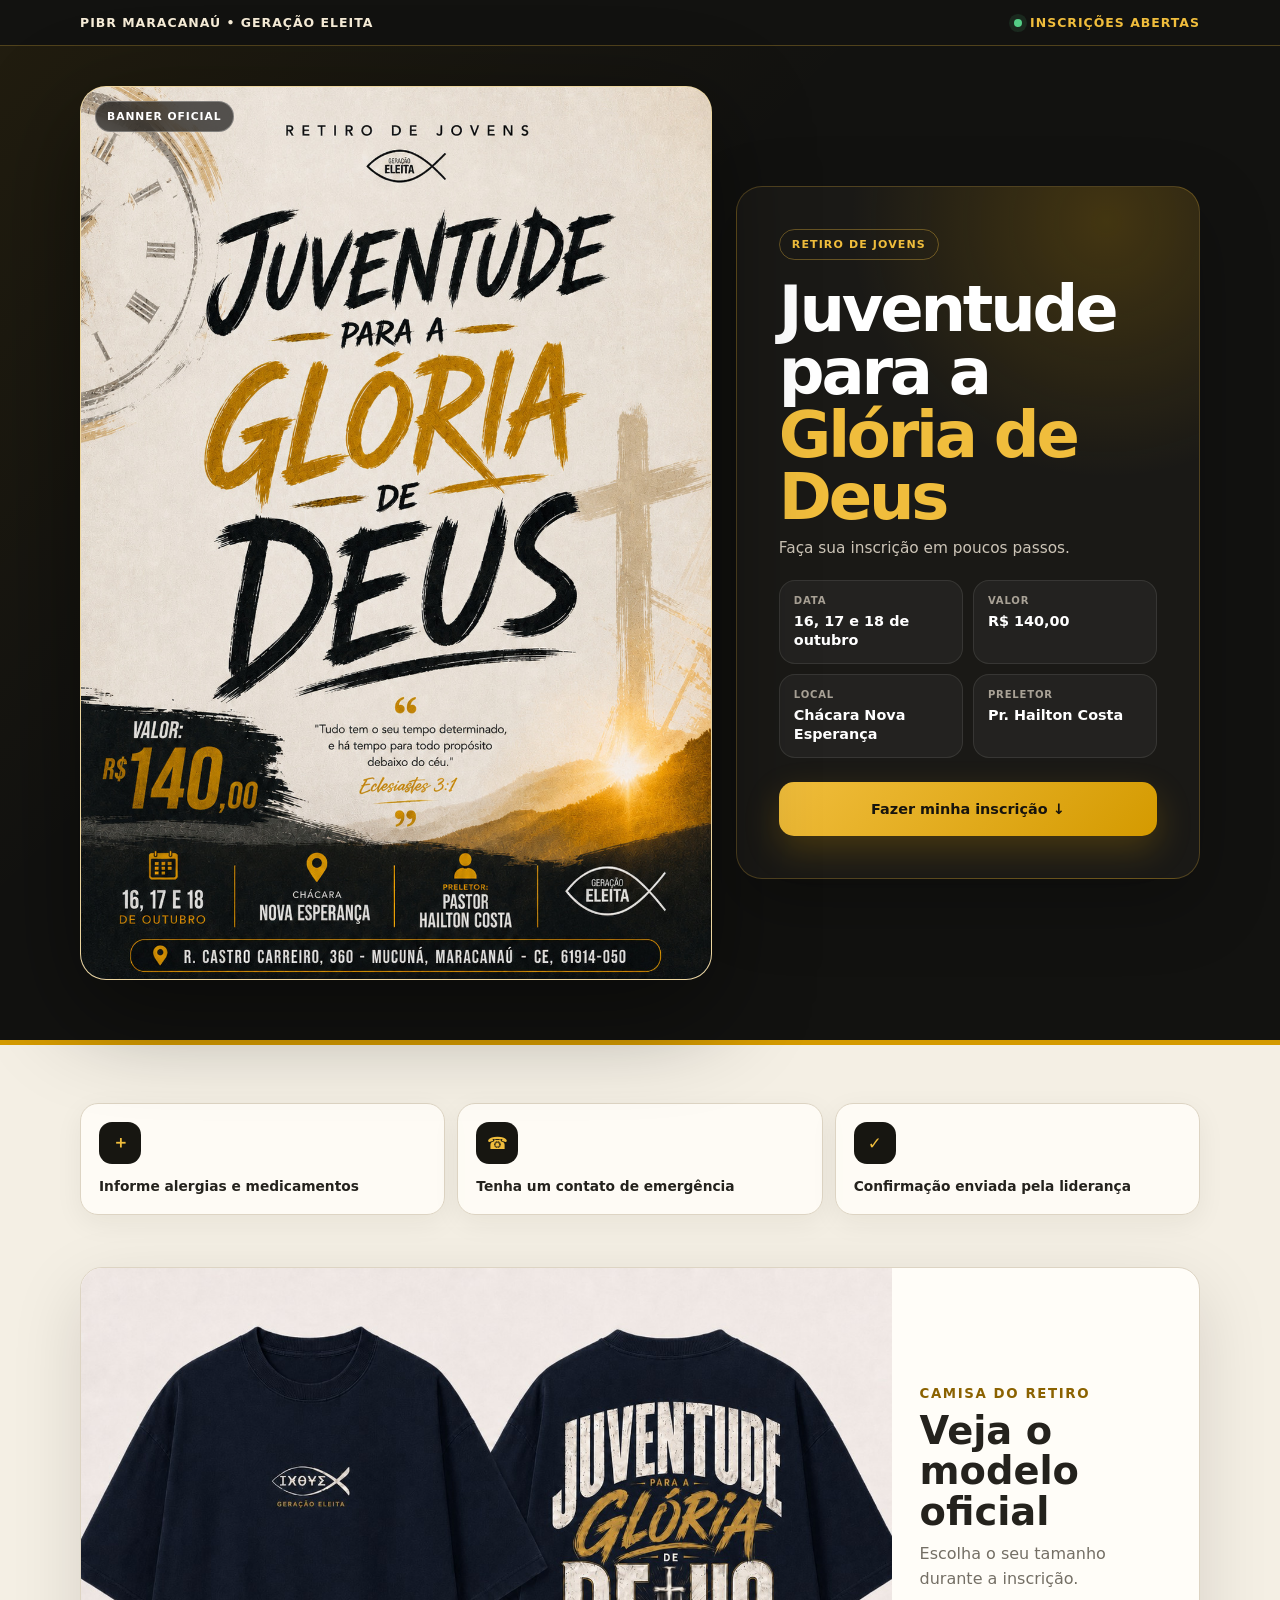
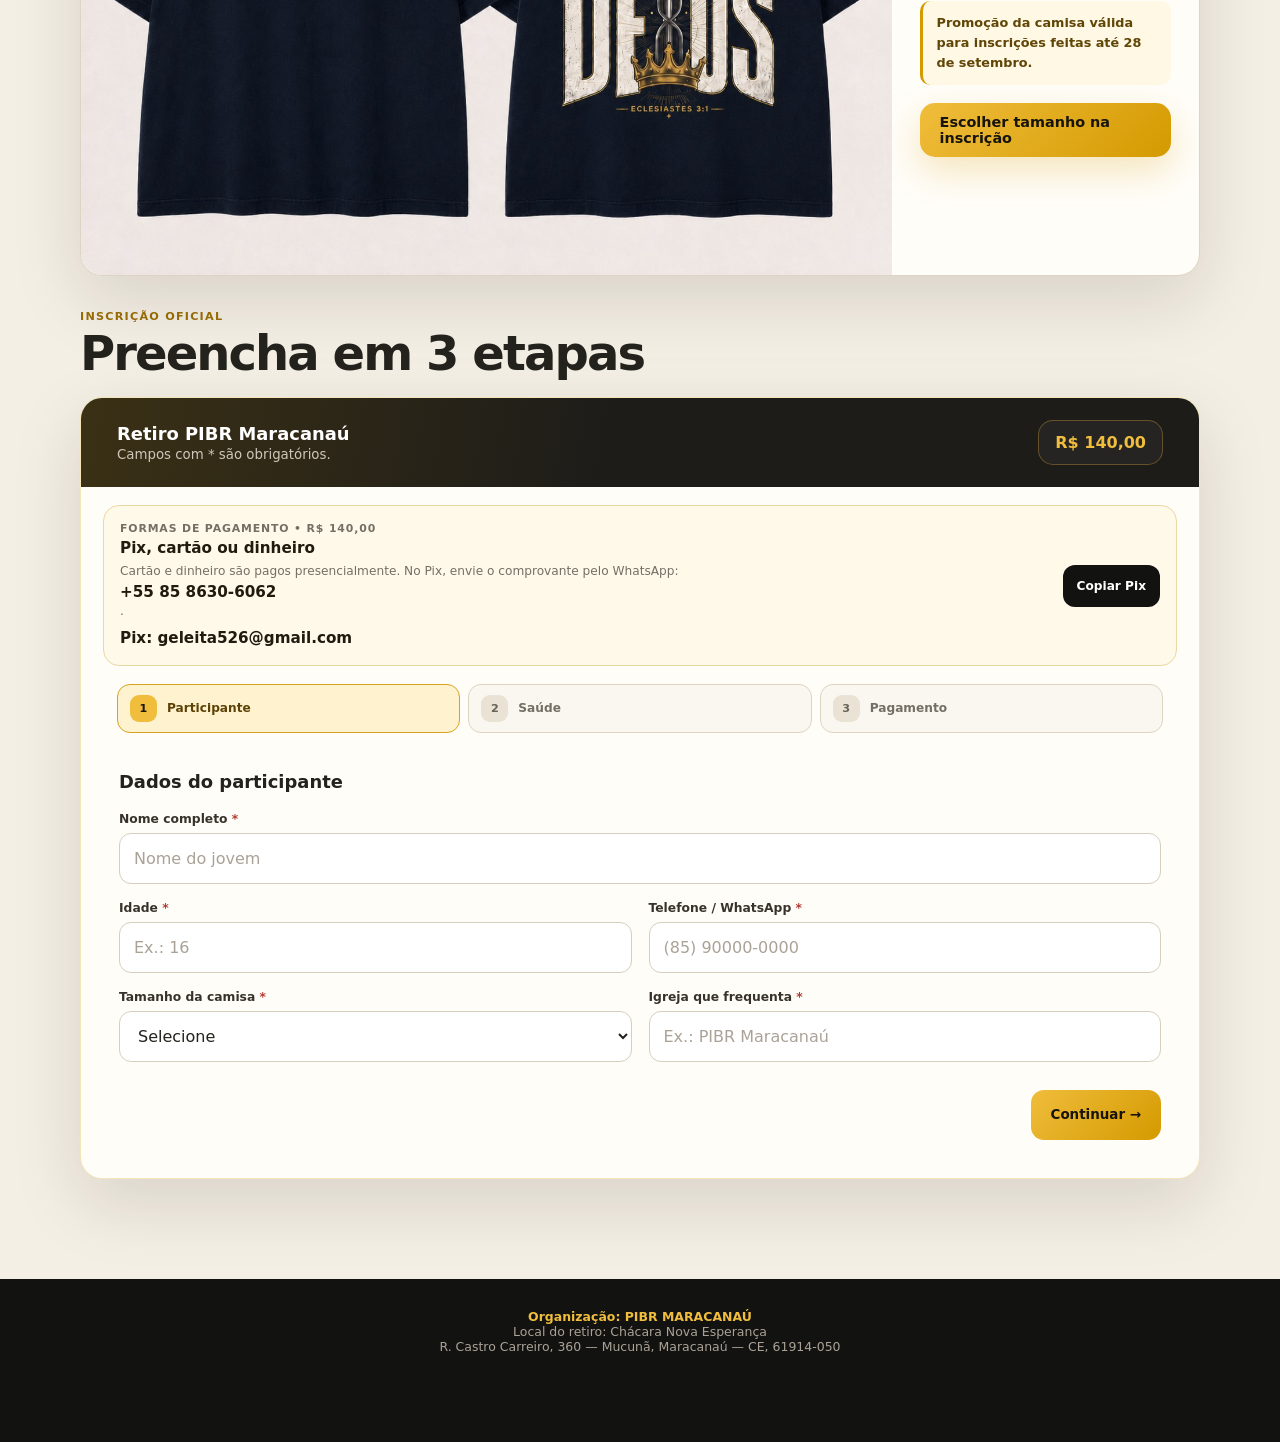
==== commit 5254ecc4: "Separa acesso administrativo e corrige sessão, filtros e validação" ====
--- a/index.html
+++ b/index.html
@@ -248,8 +248,7 @@
   <footer class="rodape">
     <strong>Organização: PIBR MARACANAÚ</strong><br>
     <span>Local do retiro: Chácara Nova Esperança</span><br>
-    R. Castro Carreiro, 360 — Mucunã, Maracanaú — CE, 61914-050<br>
-    <a class="link-admin" href="admin.html">Administração</a>
+    R. Castro Carreiro, 360 — Mucunã, Maracanaú — CE, 61914-050
   </footer>
 
   <a class="cta-mobile" href="#inscricao">Fazer inscrição</a>
